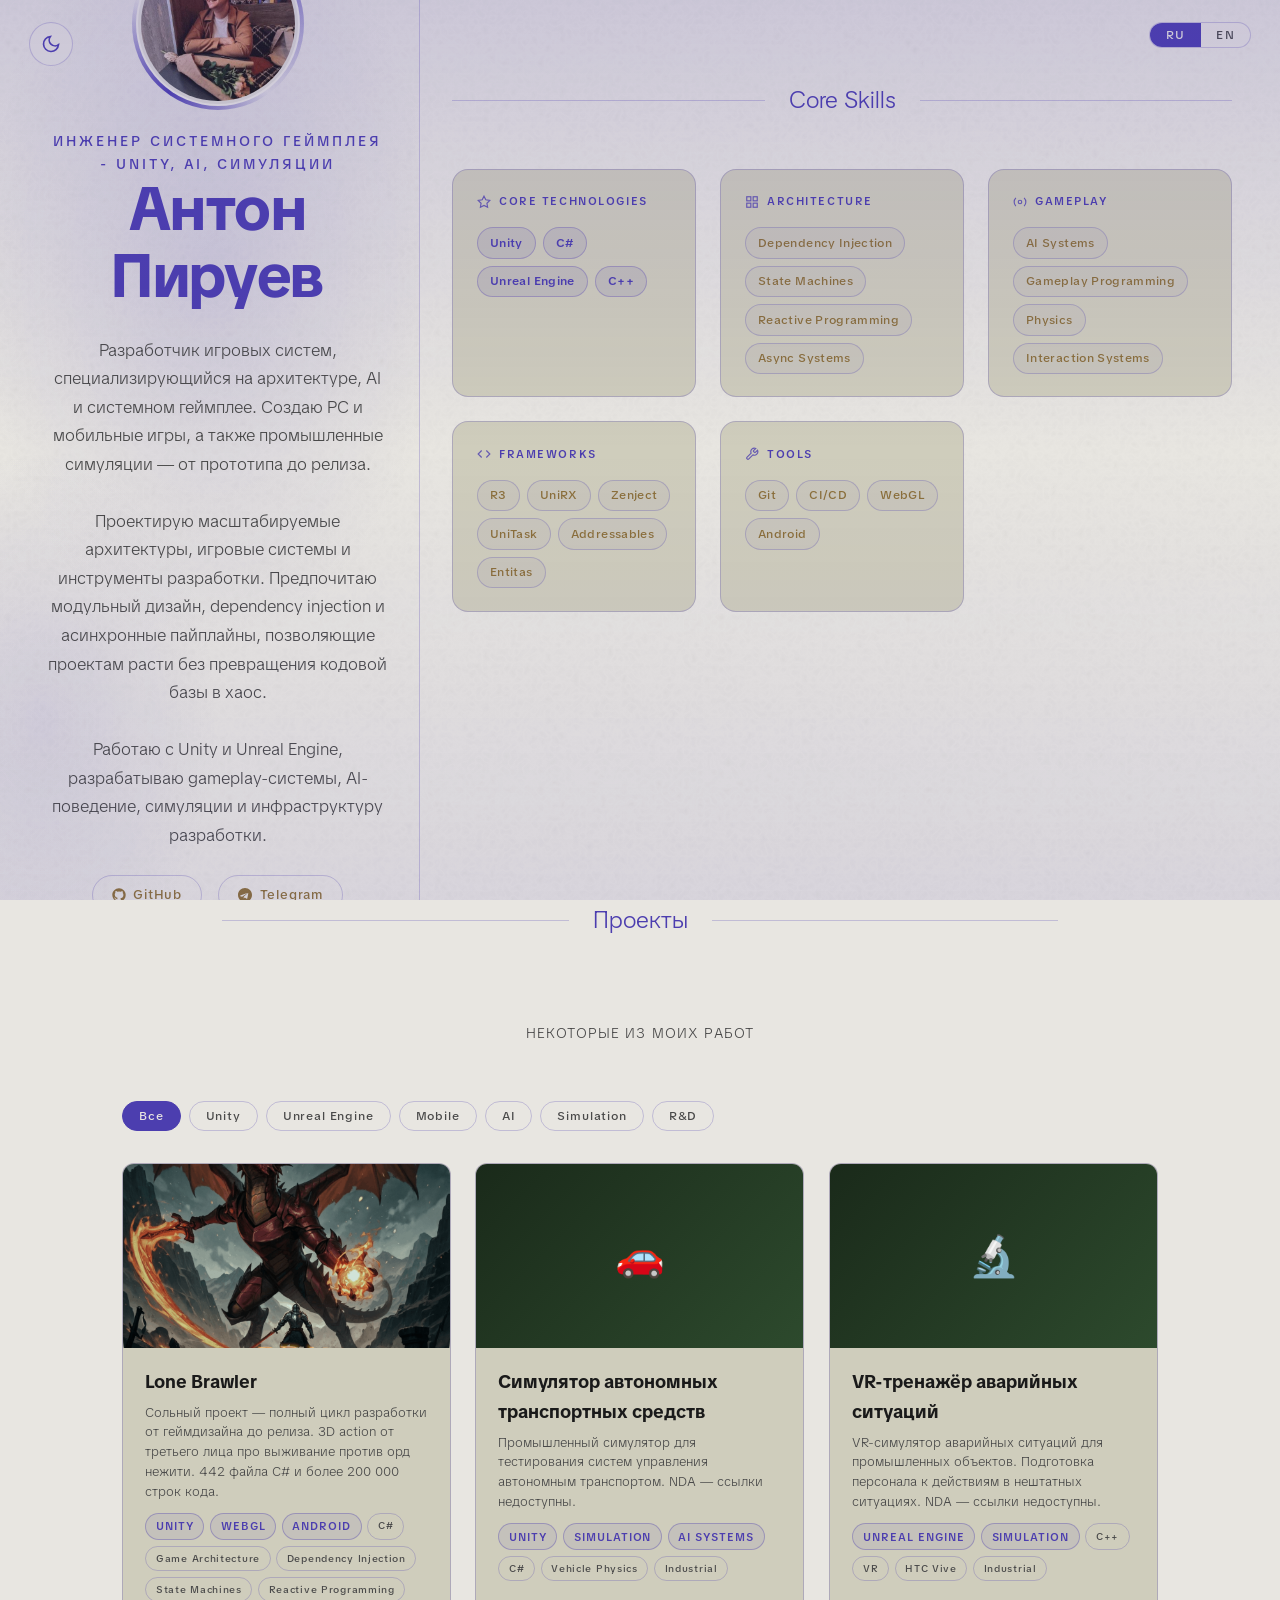
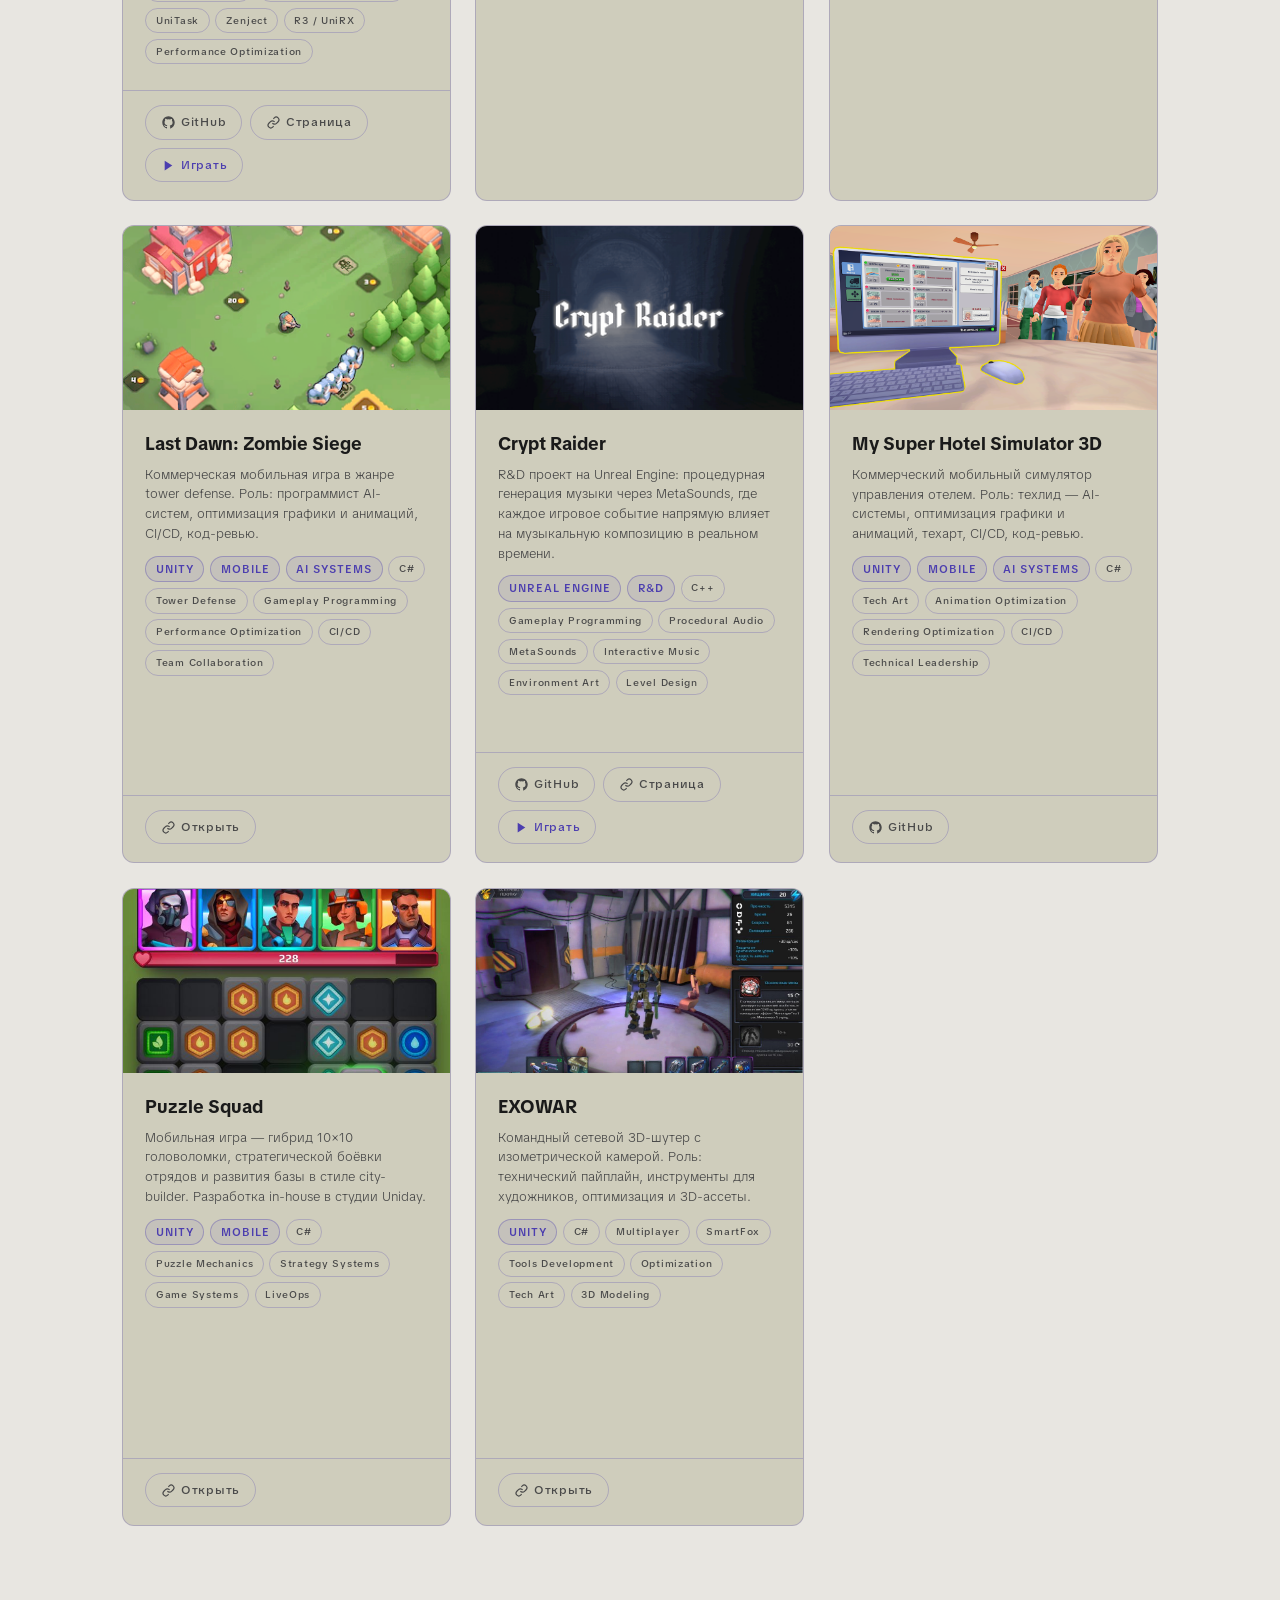
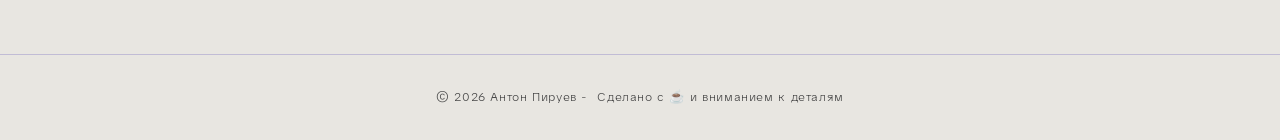
==== src/index.html @ 66f606b3 "updated visuals" ====
<!DOCTYPE html>
<html lang="ru">
<head>
  <meta charset="UTF-8" />
  <meta name="viewport" content="width=device-width, initial-scale=1.0" />
  <title>Портфолио</title>
  <!-- Font is loaded at runtime by config-loader.js from config.json -->

  <!-- Styles -->
  <link rel="stylesheet" href="css/variables.css" />
  <link rel="stylesheet" href="css/animations.css" />
  <link rel="stylesheet" href="css/layout.css" />
  <link rel="stylesheet" href="css/projects.css" />
  <link rel="stylesheet" href="css/skills.css" />
</head>
<body>

  <!-- ════════════════════════════════════════
       THEME SWITCHER
  ════════════════════════════════════════ -->
  <button class="theme-switcher" id="theme-toggle" aria-label="Toggle theme" onclick="toggleTheme()">
    <svg class="theme-icon sun" viewBox="0 0 24 24" fill="none" stroke="currentColor" stroke-width="2">
      <circle cx="12" cy="12" r="5"/>
      <path d="M12 1v2M12 21v2M4.22 4.22l1.42 1.42M18.36 18.36l1.42 1.42M1 12h2M21 12h2M4.22 19.78l1.42-1.42M18.36 5.64l1.42-1.42"/>
    </svg>
    <svg class="theme-icon moon" viewBox="0 0 24 24" fill="none" stroke="currentColor" stroke-width="2">
      <path d="M21 12.79A9 9 0 1 1 11.21 3 7 7 0 0 0 21 12.79z"/>
    </svg>
  </button>

  <!-- ════════════════════════════════════════
       LANG SWITCHER
  ════════════════════════════════════════ -->
  <div class="lang-switcher">
    <button class="lang-btn active" id="btn-ru" onclick="setLang('ru')">RU</button>
    <button class="lang-btn"        id="btn-en" onclick="setLang('en')">EN</button>
  </div>

  <!-- ════════════════════════════════════════
       INTRO SPLIT — hero (sticky left) + skills (right)
  ════════════════════════════════════════ -->
  <div class="intro-split">

    <!-- LEFT: sticky hero -->
    <aside class="intro-left">
      <div class="hero">

        <div class="avatar-wrap">
          <img class="avatar" src="" alt=""
               onerror="this.style.display='none'; this.nextElementSibling.style.display='flex';" />
          <div class="avatar-placeholder" style="display:none;">🧑‍💻</div>
        </div>

        <div>
          <p class="tagline t" id="tagline"></p>
          <h1><span id="first-name"></span> <span id="last-name"></span></h1>
        </div>

        <p class="bio t" id="bio"></p>

        <nav class="links" aria-label="Social links">
          <a class="link-pill" id="link-github" href="#" target="_blank" rel="noopener" aria-label="GitHub">
            <svg width="14" height="14" viewBox="0 0 24 24" fill="currentColor" aria-hidden="true">
              <path d="M12 .5C5.65.5.5 5.65.5 12c0 5.1 3.3 9.4 7.9 10.9.58.1.79-.25.79-.56v-2c-3.2.7-3.88-1.54-3.88-1.54-.52-1.34-1.28-1.7-1.28-1.7-1.05-.72.08-.7.08-.7 1.16.08 1.77 1.2 1.77 1.2 1.03 1.76 2.7 1.25 3.36.96.1-.75.4-1.25.73-1.54-2.55-.29-5.23-1.28-5.23-5.68 0-1.25.45-2.28 1.18-3.08-.12-.29-.51-1.46.11-3.04 0 0 .96-.31 3.15 1.18a10.9 10.9 0 0 1 5.74 0C17.3 5.37 18.26 5.68 18.26 5.68c.62 1.58.23 2.75.11 3.04.74.8 1.18 1.83 1.18 3.08 0 4.41-2.69 5.38-5.25 5.67.41.35.78 1.05.78 2.12v3.15c0 .31.21.67.8.56C20.2 21.4 23.5 17.1 23.5 12 23.5 5.65 18.35.5 12 .5z"/>
            </svg>
            GitHub
          </a>
          <a class="link-pill" id="link-telegram" href="#" target="_blank" rel="noopener" aria-label="Telegram">
            <svg width="14" height="14" viewBox="0 0 24 24" fill="currentColor" aria-hidden="true">
              <path d="M12 0C5.37 0 0 5.37 0 12s5.37 12 12 12 12-5.37 12-12S18.63 0 12 0zm5.89 8.26-2.04 9.6c-.15.67-.54.84-1.09.52l-3-2.21-1.45 1.4c-.16.16-.3.3-.61.3l.22-3.07 5.58-5.04c.24-.22-.05-.34-.38-.12L6.94 14.9l-2.96-.92c-.64-.2-.65-.64.14-.95l11.56-4.46c.53-.19 1 .13.81.89l.4.8z"/>
            </svg>
            Telegram
          </a>
          <a class="link-pill" id="link-email" href="#" aria-label="Email">
            <svg width="14" height="14" viewBox="0 0 24 24" fill="none" stroke="currentColor" stroke-width="2" aria-hidden="true">
              <rect x="2" y="4" width="20" height="16" rx="2"/>
              <path d="m2 7 10 7 10-7"/>
            </svg>
            Email
          </a>
          <a class="link-pill" id="link-linkedin" href="#" target="_blank" rel="noopener" aria-label="LinkedIn">
            <svg width="14" height="14" viewBox="0 0 24 24" fill="currentColor" aria-hidden="true">
              <path d="M16 8a6 6 0 0 1 6 6v7h-4v-7a2 2 0 0 0-2-2 2 2 0 0 0-2 2v7h-4v-7a6 6 0 0 1 6-6zM2 9h4v12H2z"/>
              <circle cx="4" cy="4" r="2"/>
            </svg>
            LinkedIn
          </a>
        </nav>

      </div>
    </aside>

    <!-- RIGHT: skills panel -->
    <div class="intro-right">
      <section class="skills-section" id="skills-section" aria-label="Core Skills" style="display:none">
        <div class="skills-inner">
          <div class="skills-header">
            <span class="skills-eyebrow" id="skills-title">Core Skills</span>
          </div>
          <div class="skills-grid" id="skills-grid"></div>
        </div>
      </section>
    </div>

  </div>

  <!-- ════════════════════════════════════════
       PROJECTS  (cards injected by config-loader.js)
  ════════════════════════════════════════ -->
  <div class="divider reveal" role="separator">
    <span class="divider-label t" id="projects-title">Проекты</span>
  </div>

  <section class="projects-section" aria-label="Projects">
    <div class="section-intro reveal">
      <p class="t" id="projects-sub">Некоторые из моих работ</p>
    </div>
    <div class="grid" id="projects-grid"></div>
  </section>

  <!-- ════════════════════════════════════════
       FOOTER
  ════════════════════════════════════════ -->
  <footer>
    <p class="t" id="footer-text"></p>
  </footer>

  <!--
    Script load order (matters):
      1. theme.js         - applies saved/system theme before paint (prevents flash)
      2. config-loader.js - fetches config.json, renders cards, patches i18n + links
      3. i18n.js          - translation strings
      4. lang.js          - language-switcher logic
      5. scroll.js        - intersection-observer reveal
  -->
  <script src="js/theme.js"></script>
  <script src="js/config-loader.js"></script>
  <script src="js/i18n.js"></script>
  <script src="js/lang.js"></script>
  <script src="js/scroll.js"></script>

  <!-- Fix black screen on browser Back: bfcache may restore the transition overlay as active -->
  <script>
    window.addEventListener('pageshow', function() {
      var ov = document.getElementById('page-transition');
      if (ov) ov.classList.remove('active');
    });
  </script>
</body>
</html>
---- src/css/variables.css ----
/* ============================================================
   variables.css - Design tokens & global reset
   NOTE: Accent colours are now set via config.json.
         The values below are fallbacks used before config loads.
   ============================================================ */

*, *::before, *::after {
  box-sizing: border-box;
  margin: 0;
  padding: 0;
}

/* ─── Fallback accent (overridden at runtime by config-loader.js) ─── */
:root {
  --accent-dark:  #847271;
  --accent-light: #a67c52;
}

/* ─── DARK THEME (default) ─── */
:root {
  --accent:  var(--accent-dark);

  --bg:      #0d0d0d;
  --surface: #161616;
  --card:    #1c1c1c;
  --accent2: #e8d5a3;
  --text:    #f0ece4;
  --muted:   #8a8070;
  --border:  var(--border-dark,          rgba(132, 114, 113, 0.18));
  --glow:    var(--glow-dark,            rgba(132, 114, 113, 0.12));

  --gradient-top:    var(--gradient-top-dark,  rgba(132, 114, 113, 0.15));
  --gradient-bottom: var(--gradient-bot-dark,  rgba(132, 114, 113, 0.08));
}

/* ─── LIGHT THEME ─── */
[data-theme="light"] {
  --accent:  var(--accent-light);

  --bg:      #e8e6e1;
  --surface: #d9d7d2;
  --card:    #cfcdbc;
  --accent2: #8b6f3a;
  --text:    #1a1a1a;
  --muted:   #4a4a4a;
  --border:  var(--border-light,         rgba(166, 124, 82, 0.25));
  --glow:    var(--glow-light,           rgba(166, 124, 82, 0.15));

  --gradient-top:    var(--gradient-top-light, rgba(166, 124, 82, 0.18));
  --gradient-bottom: var(--gradient-bot-light, rgba(166, 124, 82, 0.10));
}

html { scroll-behavior: smooth; }

body {
  background-color:       var(--bg);
  background-image:       var(--noise-svg); /* generated by config-loader.js */
  background-attachment:  fixed;
  color:        var(--text);
  font-family:  inherit;  /* set by config-loader.js */
  font-weight:  300;
  line-height:  1.7;
  overflow-x:   hidden;
}

/* Gradient overlay */
body::before {
  content: '';
  position: fixed;
  inset: 0;
  background: linear-gradient(
    to bottom,
    var(--gradient-top) 0%,
    transparent 50%,
    var(--gradient-bottom) 100%
  );
  pointer-events: none;
  z-index: 9999;
}

/* Noise texture — merged into body rule above */
---- src/css/animations.css ----
/* ============================================================
   animations.css - Keyframes, transitions, scroll reveal
   ============================================================ */

/* ── Keyframes ── */
@keyframes fadeUp {
  from {
    opacity: 0;
    transform: translateY(28px);
  }
  to {
    opacity: 1;
    transform: translateY(0);
  }
}

@keyframes spin {
  to {
    transform: rotate(360deg);
  }
}

/* ── Scroll reveal ── */
.reveal {
  opacity: 0;
  transform: translateY(24px);
  transition: opacity 0.7s ease, transform 0.7s ease;
}

.reveal.visible {
  opacity: 1;
  transform: none;
}

/* ── Language-switch fade ── */
.t {
  transition: opacity 0.18s ease;
}

.t.fading {
  opacity: 0;
}

/* ── Responsive ── */
@media (max-width: 600px) {
  .grid {
    grid-template-columns: 1fr;
  }

  .lang-switcher {
    top: 1rem;
    right: 1rem;
  }
}

/* ── Page entry fade-in (project detail page) ── */
@keyframes pageFadeIn {
  from { opacity: 0; transform: translateY(12px); }
  to   { opacity: 1; transform: none; }
}
.project-detail {
  animation: pageFadeIn 0.45s cubic-bezier(0.22, 1, 0.36, 1) both;
}
---- src/css/layout.css ----
/* ============================================================
   layout.css - Header, hero, avatar, divider, footer
   ============================================================ */

/* Font is injected at runtime by config-loader.js from config.json */

/* ── Theme switcher ── */
.theme-switcher {
  position: fixed;
  top: 1.4rem;
  left: 1.8rem;
  z-index: 1000;
  width: 44px;
  height: 44px;
  border-radius: 50%;
  border: 1px solid var(--border);
  background: rgba(13, 13, 13, 0.85);
  backdrop-filter: blur(14px);
  -webkit-backdrop-filter: blur(14px);
  cursor: pointer;
  display: flex;
  align-items: center;
  justify-content: center;
  transition: border-color 0.2s, transform 0.2s, background 0.2s;
}

[data-theme="light"] .theme-switcher {
  background: rgba(232, 230, 225, 0.85);
}

.theme-switcher:hover {
  border-color: var(--accent);
  transform: scale(1.05);
}

.theme-switcher:active {
  transform: scale(0.95);
}

.theme-icon {
  width: 20px;
  height: 20px;
  color: var(--accent);
  transition: opacity 0.3s, transform 0.3s;
}

.theme-icon.sun {
  position: absolute;
  opacity: 1;
  transform: rotate(0deg) scale(1);
}

.theme-icon.moon {
  position: absolute;
  opacity: 0;
  transform: rotate(90deg) scale(0);
}

[data-theme="light"] .theme-icon.sun {
  opacity: 0;
  transform: rotate(-90deg) scale(0);
}

[data-theme="light"] .theme-icon.moon {
  opacity: 1;
  transform: rotate(0deg) scale(1);
}

/* ── Language switcher ── */
.lang-switcher {
  position: fixed;
  top: 1.4rem;
  right: 1.8rem;
  z-index: 1000;
  display: flex;
  border: 1px solid var(--border);
  border-radius: 999px;
  overflow: hidden;
  background: rgba(13, 13, 13, 0.85);
  backdrop-filter: blur(14px);
  -webkit-backdrop-filter: blur(14px);
}

[data-theme="light"] .lang-switcher {
  background: rgba(232, 230, 225, 0.85);
}

.lang-btn {
  padding: 0.38rem 0.95rem;
  font-family: inherit;
  font-size: 0.72rem;
  font-weight: 500;
  letter-spacing: 0.13em;
  text-transform: uppercase;
  color: var(--muted);
  background: none;
  border: none;
  cursor: pointer;
  transition: color 0.2s, background 0.2s;
  line-height: 1;
}

.lang-btn.active {
  color: var(--bg);
  background: var(--accent);
}

.lang-btn:not(.active):hover {
  color: var(--accent2);
}

/* ── Intro split: sticky hero left + skills right ── */
.intro-split {
  display: grid;
  grid-template-columns: 420px 1fr;
  min-height: 100vh;
  position: relative;
  max-width: 1400px;
  margin: 0 auto;
}

.intro-left {
  position: sticky;
  top: 0;
  height: 100vh;
  overflow: hidden;
  display: flex;
  align-items: center;
  justify-content: center;
  padding: 5rem 2rem 4rem 3rem;
  /* Subtle right border */
  border-right: 1px solid var(--border);
}

/* Glow behind sticky panel */
.intro-left::after {
  content: '';
  position: absolute;
  inset: 0;
  background:
    radial-gradient(ellipse 80% 60% at 50% 30%, var(--glow) 0%, transparent 70%),
    radial-gradient(ellipse 70% 50% at 10% 80%, var(--gradient-bottom) 0%, transparent 60%);
  pointer-events: none;
  z-index: 0;
}

.intro-right {
  padding: 5rem 3rem 4rem 2rem;
  display: flex;
  align-items: flex-start;
}

.intro-right .skills-section {
  width: 100%;
  padding: 0;
}

.intro-right .skills-inner {
  max-width: 100%;
}

/* Hero card */
.hero {
  position: relative;
  z-index: 1;
  display: flex;
  flex-direction: column;
  align-items: center;
  gap: 1.6rem;
  text-align: center;
  animation: fadeUp 1.1s cubic-bezier(0.22, 1, 0.36, 1) both;
  width: 100%;
}

/* ── Avatar ── */
.avatar-wrap {
  position: relative;
  width: 160px;
  height: 160px;
  flex-shrink: 0;
}

.avatar-wrap::before {
  content: '';
  position: absolute;
  inset: -6px;
  border-radius: 50%;
  background: conic-gradient(
    var(--accent),
    transparent 40%,
    var(--accent) 60%,
    transparent 80%,
    var(--accent)
  );
  animation: spin 8s linear infinite;
}

.avatar-wrap::after {
  content: '';
  position: absolute;
  inset: -2px;
  border-radius: 50%;
  background: var(--bg);
}

.avatar {
  position: relative;
  z-index: 1;
  width: 100%;
  height: 100%;
  border-radius: 50%;
  object-fit: cover;
  border: 3px solid var(--surface);
}

.avatar-placeholder {
  position: relative;
  z-index: 1;
  width: 100%;
  height: 100%;
  border-radius: 50%;
  background: linear-gradient(135deg, color-mix(in srgb, var(--accent) 12%, var(--surface)) 0%, color-mix(in srgb, var(--accent) 22%, var(--surface)) 100%);
  display: flex;
  align-items: center;
  justify-content: center;
  font-size: 4rem;
  border: 3px solid var(--surface);
}

/* ── Typography ── */
h1 {
  font-family: inherit;
  font-size: clamp(2.4rem, 6vw, 3.8rem);
  font-weight: 700;
  letter-spacing: -0.01em;
  line-height: 1.1;
}

h1 span {
  color: var(--accent);
}

.tagline {
  font-size: 0.85rem;
  letter-spacing: 0.22em;
  text-transform: uppercase;
  color: var(--accent);
  font-weight: 500;
}

.bio {
  font-size: 1.05rem;
  color: var(--muted);
  max-width: 520px;
}

[data-theme="light"] .bio {
  color: var(--muted);
}

/* ── Social links ── */
.links {
  display: flex;
  gap: 1rem;
  flex-wrap: wrap;
  justify-content: center;
}

.link-pill {
  display: inline-flex;
  align-items: center;
  gap: 0.45rem;
  padding: 0.5rem 1.2rem;
  border: 1px solid var(--border);
  border-radius: 999px;
  font-size: 0.82rem;
  font-weight: 500;
  letter-spacing: 0.06em;
  color: var(--accent2);
  text-decoration: none;
  transition: background 0.25s, border-color 0.25s, transform 0.2s;
}

.link-pill:hover {
  background: var(--glow);
  border-color: var(--accent);
  transform: translateY(-2px);
}

/* ── Section divider ── */
.divider {
  width: 100%;
  max-width: 900px;
  margin: 0 auto;
  padding: 0 2rem;
  display: flex;
  align-items: center;
  gap: 1.5rem;
}

.divider::before,
.divider::after {
  content: '';
  flex: 1;
  height: 1px;
  background: var(--border);
}

.divider-label {
  font-family: inherit;
  font-size: 1.5rem;
  color: var(--accent);
  white-space: nowrap;
}

/* ── Footer ── */
footer {
  text-align: center;
  padding: 2rem;
  color: var(--muted);
  font-size: 0.78rem;
  letter-spacing: 0.05em;
  border-top: 1px solid var(--border);
}


/* ════════════════════════════════════════════════════════════
   MOBILE RESPONSIVE
   ════════════════════════════════════════════════════════════ */
@media (max-width: 900px) {
  /* Stack intro vertically on smaller screens */
  .intro-split {
    grid-template-columns: 1fr;
    min-height: auto;
  }

  .intro-left {
    position: static;
    height: auto;
    padding: 6rem 1.5rem 2.5rem;
    border-right: none;
    border-bottom: 1px solid var(--border);
  }

  .intro-right {
    padding: 2.5rem 1.5rem 3rem;
  }

  .intro-right .skills-section {
    padding: 0;
  }
}

@media (max-width: 768px) {
  /* ── Theme & Lang switchers ── */
  .theme-switcher {
    top: 1rem;
    left: 1rem;
    width: 40px;
    height: 40px;
  }
  
  .lang-switcher {
    top: 1rem;
    right: 1rem;
  }
  
  .lang-btn {
    padding: 0.3rem 0.7rem;
    font-size: 0.65rem;
  }
  
  /* ── Avatar ── */
  .avatar-wrap {
    width: 120px;
    height: 120px;
  }
  
  .avatar-placeholder {
    font-size: 3rem;
  }
  
  /* ── Typography ── */
  .tagline {
    font-size: 0.7rem;
    letter-spacing: 0.18em;
  }
  
  .bio {
    font-size: 0.95rem;
    line-height: 1.6;
  }
  
  /* ── Social links ── */
  .links {
    gap: 0.6rem;
    flex-wrap: wrap;
    justify-content: center;
  }
  
  .link-pill {
    padding: 0.4rem 0.9rem;
    font-size: 0.75rem;
  }
  
  /* ── Divider ── */
  .divider {
    padding: 0 1.2rem;
  }
  
  .divider-label {
    font-size: 1.2rem;
  }
  
  /* ── Projects section ── */
  .projects-section {
    padding: 3rem 1.2rem 5rem;
  }
  
  .section-intro {
    margin-bottom: 2rem;
  }
  
  .section-intro p {
    font-size: 0.8rem;
  }
  
  /* ── Project grid ── */
  .grid {
    grid-template-columns: 1fr;
    gap: 1.2rem;
  }
  
  /* ── Footer ── */
  footer {
    padding: 1.5rem 1rem;
    font-size: 0.7rem;
  }
}

/* ── Extra small devices ── */
@media (max-width: 400px) {
  .avatar-wrap {
    width: 100px;
    height: 100px;
  }
  
  .avatar-placeholder {
    font-size: 2.5rem;
  }
  
  h1 {
    font-size: 1.8rem;
  }
  
  .links {
    gap: 0.4rem;
  }
  
  .link-pill {
    padding: 0.35rem 0.7rem;
    font-size: 0.7rem;
  }
}

/* ── Touch devices: disable hover effects ── */
@media (hover: none) {
  .theme-switcher:active {
    transform: scale(0.95);
  }
  
  .link-pill:hover {
    transform: none;
  }
  
  .project-card:hover {
    transform: none;
    box-shadow: 0 10px 30px rgba(0, 0, 0, 0.3);
  }
  
  .project-card:hover .project-image-wrapper,
  .project-card:hover .project-thumb {
    transform: none;
  }
  
  .project-arrow {
    opacity: 1;
    transform: none;
  }
}
---- src/css/projects.css ----
/* ============================================================
   projects.css - Project grid & cards
   ============================================================ */

.projects-section {
  padding: 5rem 2rem 8rem;
  max-width: 1100px;
  margin: 0 auto;
}

.section-intro {
  text-align: center;
  margin-bottom: 3.5rem;
}

.section-intro p {
  color: var(--muted);
  font-size: 0.9rem;
  letter-spacing: 0.08em;
  text-transform: uppercase;
}

/* ── Grid ── */
.grid {
  display: grid;
  grid-template-columns: repeat(auto-fill, minmax(280px, 1fr));
  grid-auto-rows: 1fr;
  gap: 1.5rem;
  align-items: stretch;
}

/* ── Card ── */
.project-card {
  position: relative;
  border-radius: 12px;
  overflow: hidden;
  border: 1px solid var(--border);
  cursor: pointer;
  text-decoration: none;
  display: flex;
  flex-direction: column;   /* stack: image → info → buttons */
  height: 100%;             /* fill grid cell so all cards same height */
  background: var(--card);
  transition:
    transform 0.3s cubic-bezier(0.22, 1, 0.36, 1),
    box-shadow 0.3s,
    border-color 0.3s;
  will-change: transform, opacity;
  animation: fadeUp 0.7s cubic-bezier(0.22, 1, 0.36, 1) both;
}

.project-card:nth-child(1) { animation-delay: 0.05s; }
.project-card:nth-child(2) { animation-delay: 0.10s; }
.project-card:nth-child(3) { animation-delay: 0.15s; }
.project-card:nth-child(4) { animation-delay: 0.20s; }
.project-card:nth-child(5) { animation-delay: 0.25s; }
.project-card:nth-child(6) { animation-delay: 0.30s; }

.project-card:hover {
  transform: translateY(-6px) scale(1.01);
  box-shadow: 0 20px 50px rgba(0, 0, 0, 0.55), 0 0 0 1px var(--accent);
  border-color: var(--accent);
}

/* ── Thumbnail ── */
.project-thumb {
  width: 100%;
  height: 100%;
  display: flex;
  align-items: center;
  justify-content: center;
  font-size: 2.5rem;
  position: absolute;
  top: 0;
  left: 0;
}

/* ── Project Image Wrapper ── */
.project-image-wrapper {
  width: 100%;
  aspect-ratio: 16 / 9;
  overflow: hidden;
  position: relative;
  transition: transform 0.5s cubic-bezier(0.22, 1, 0.36, 1);
}

/* ── Project Image (new) ── */
.project-image {
  width: 100%;
  height: 100%;
  object-fit: cover;
  display: block;
}

.project-card:hover .project-image-wrapper {
  transform: scale(1.04);
}

/* Thumbnail colour variants (fallback if using .project-thumb with emoji) */
.c1 { background: linear-gradient(135deg, #1a2a1a, #2d4a2d); }
.c2 { background: linear-gradient(135deg, #1a1a2e, #2d2d50); }
.c3 { background: linear-gradient(135deg, #2e1a1a, #4a2020); }
.c4 { background: linear-gradient(135deg, #2e2a1a, #4a3d10); }
.c5 { background: linear-gradient(135deg, #1a2a2e, #1a3d4a); }
.c6 { background: linear-gradient(135deg, #2a1a2e, #3d1a4a); }

/* ── Card body ── */
.project-info {
  padding: 1.2rem 1.4rem 1.4rem;
  flex: 1;          /* push links-bar to bottom */
}

.project-info h3 {
  font-family: inherit;
  font-size: 1.1rem;
  font-weight: 700;
  color: var(--text);
  margin-bottom: 0.35rem;
}

.project-info p {
  font-size: 0.82rem;
  color: var(--muted);
  line-height: 1.5;
}

.project-tags {
  display: flex;
  flex-wrap: wrap;
  gap: 0.35rem;
  margin-top: 0.75rem;
}

.project-tag {
  display: inline-block;
  font-size: 0.68rem;
  letter-spacing: 0.07em;
  padding: 0.2rem 0.6rem;
  border-radius: 999px;
  font-weight: 500;
  border: 1px solid var(--border);
}

/* Main tags: bright accent, more visible */
.project-tag--main {
  color: var(--accent);
  border-color: color-mix(in srgb, var(--accent) 35%, transparent);
  background: color-mix(in srgb, var(--accent) 8%, transparent);
  font-weight: 600;
  text-transform: uppercase;
  letter-spacing: 0.09em;
}

/* Subtags: muted, secondary */
.project-tag--sub {
  color: var(--muted);
  border-color: var(--border);
  font-size: 0.63rem;
}

/* ── "Подробнее" badge ── */
.project-arrow {
  position: absolute;
  top: 0.85rem;
  right: 0.85rem;
  padding: 0.3rem 0.75rem;
  border-radius: 999px;
  background: var(--glow);
  border: 1px solid var(--accent);
  display: flex;
  align-items: center;
  gap: 0.3rem;
  font-size: 0.72rem;
  font-weight: 600;
  letter-spacing: 0.05em;
  white-space: nowrap;
  opacity: 0;
  transform: translateY(-4px) scale(0.92);
  transition: opacity 0.22s, transform 0.22s cubic-bezier(0.22, 1, 0.36, 1);
  color: var(--accent);
  backdrop-filter: blur(6px);
  -webkit-backdrop-filter: blur(6px);
  pointer-events: none;
}

.project-card:hover .project-arrow {
  opacity: 1;
  transform: translateY(0) scale(1);
}


/* ════════════════════════════════════════════════════════════
   MOBILE RESPONSIVE
   ════════════════════════════════════════════════════════════ */
@media (max-width: 768px) {
  .projects-section {
    padding: 3rem 1.2rem 5rem;
  }
  
  .grid {
    grid-template-columns: 1fr;
    gap: 1.2rem;
  }
  
  .project-card {
    border-radius: 10px;
  }
  
  .project-info {
    padding: 1rem 1.2rem 1.2rem;
  }
  
  .project-info h3 {
    font-size: 1rem;
  }
  
  .project-info p {
    font-size: 0.78rem;
  }
  
  .project-tag--main {
    font-size: 0.6rem;
    padding: 0.15rem 0.45rem;
  }

  .project-tag--sub {
    font-size: 0.58rem;
  }
  
  .project-arrow {
    top: 0.8rem;
    right: 0.8rem;
    width: 28px;
    height: 28px;
    font-size: 0.8rem;
  }
}

@media (max-width: 400px) {
  .project-info h3 {
    font-size: 0.95rem;
  }
  
  .project-info p {
    font-size: 0.75rem;
  }
  
  .project-tag--main,
  .project-tag--sub {
    font-size: 0.58rem;
  }
}



/* ════════════════════════════════════════════════════════════
   CARD PRESETS
   ════════════════════════════════════════════════════════════

   "no-links"   - display-only, no hover lift, not clickable
   "link"       - whole card is one <a> → any URL (↗ badge)
   "github"     - whole card is one <a> → GitHub (GitHub icon badge)
   "links-bar"  - card is a <div>; button strip at the bottom
   ════════════════════════════════════════════════════════════ */

/* ── no-links: still navigates to detail page, looks same as other cards ── */

/* ── arrow badge (duplicate rule removed — defined above) ── */

/* ── links-bar: button strip ── */
.project-link-footer {
  display:     flex;
  flex-wrap:   wrap;
  gap:         0.5rem;
  padding:     0.85rem 1.4rem 1.1rem;
  border-top:  1px solid var(--border);
  margin-top:  0.2rem;
}

.project-link-btn {
  display:         inline-flex;
  align-items:     center;
  gap:             0.4rem;
  padding:         0.4rem 0.95rem;
  border-radius:   999px;
  border:          1px solid var(--border);
  font-family:     inherit;
  font-size:       0.74rem;
  font-weight:     500;
  letter-spacing:  0.06em;
  text-decoration: none;
  color:           var(--muted);
  background:      transparent;
  cursor:          pointer;
  white-space:     nowrap;
  transition:      color .2s, border-color .2s, background .2s, transform .15s;
}
.project-link-btn:hover {
  color:        var(--text);
  border-color: var(--accent);
  background:   var(--glow);
  transform:    translateY(-1px);
}

/* Play button - accent-filled on hover */
.project-link-btn--play {
  color:        var(--accent);
}
.project-link-btn--play:hover {
  color:        var(--bg);
  background:   var(--accent);
  border-color: var(--accent);
}


/* ════════════════════════════════════════════════════════════
   CARD WRAP — collapses hidden cards out of grid flow
   ════════════════════════════════════════════════════════════ */
/* card-wrap removed — filter works directly on .project-card */

/* ════════════════════════════════════════════════════════════
   TAG FILTER BAR
   ════════════════════════════════════════════════════════════ */
.tag-filter-bar {
  display:     flex;
  flex-wrap:   wrap;
  gap:         0.5rem;
  margin-bottom: 2rem;
}

.filter-btn {
  padding:         0.38rem 1rem;
  border-radius:   999px;
  border:          1px solid var(--border);
  background:      transparent;
  color:           var(--muted);
  font-family:     inherit;
  font-size:       0.75rem;
  font-weight:     500;
  letter-spacing:  0.07em;
  cursor:          pointer;
  transition:      color .2s, border-color .2s, background .2s, transform .15s;
  white-space:     nowrap;
}
.filter-btn:hover {
  color:        var(--text);
  border-color: var(--accent);
  background:   var(--glow);
}
.filter-btn.active {
  color:        var(--bg);
  background:   var(--accent);
  border-color: var(--accent);
}

/* ════════════════════════════════════════════════════════════
   PAGE TRANSITION OVERLAY
   ════════════════════════════════════════════════════════════ */
.page-transition {
  position:       fixed;
  inset:          0;
  background:     var(--bg);
  z-index:        10000;
  pointer-events: none;
  opacity:        0;
  transition:     opacity 0.32s cubic-bezier(0.4, 0, 0.2, 1);
}
.page-transition.active {
  opacity:        1;
  pointer-events: all;
}
---- src/css/skills.css ----
/* ============================================================
   skills.css - Core Skills section
   ============================================================ */

/* ── Section wrapper (when inside intro-right the padding comes from parent) ── */
.skills-section {
  width: 100%;
  padding: 4rem 2rem 5rem;
}

/* When nested inside .intro-right, parent handles padding */
.intro-right .skills-section {
  padding: 0;
}

.skills-inner {
  max-width: 900px;
  margin: 0 auto;
}

/* ── Header ── */
.skills-header {
  display: flex;
  align-items: center;
  gap: 1.5rem;
  margin-bottom: 3rem;
}

.skills-header::before,
.skills-header::after {
  content: '';
  flex: 1;
  height: 1px;
  background: var(--border);
}

.skills-eyebrow {
  font-family: inherit;
  font-size: 1.5rem;
  color: var(--accent);
  white-space: nowrap;
}

/* ── Skills grid ── */
.skills-grid {
  display: grid;
  grid-template-columns: repeat(auto-fit, minmax(220px, 1fr));
  gap: 1.5rem;
}

/* ── Skill group card ── */
.skill-group {
  background: var(--card);
  border: 1px solid var(--border);
  border-radius: 16px;
  padding: 1.4rem 1.5rem;
  transition: border-color 0.25s, box-shadow 0.25s, transform 0.2s;
  position: relative;
  overflow: hidden;
}

.skill-group::before {
  content: '';
  position: absolute;
  inset: 0;
  background: radial-gradient(ellipse 80% 60% at 50% 0%, var(--glow) 0%, transparent 70%);
  pointer-events: none;
  opacity: 0;
  transition: opacity 0.3s;
}

.skill-group:hover {
  border-color: var(--accent);
  box-shadow: 0 8px 32px rgba(0, 0, 0, 0.25);
  transform: translateY(-2px);
}

.skill-group:hover::before {
  opacity: 1;
}

/* ── Group title ── */
.skill-group-title {
  display: flex;
  align-items: center;
  gap: 0.5rem;
  font-size: 0.7rem;
  font-weight: 600;
  letter-spacing: 0.14em;
  text-transform: uppercase;
  color: var(--accent);
  margin-bottom: 1rem;
}

.skill-group-title svg {
  flex-shrink: 0;
  stroke: var(--accent);
  opacity: 0.8;
}

/* ── Skill tags ── */
.skill-tags {
  display: flex;
  flex-wrap: wrap;
  gap: 0.45rem;
}

.skill-tag {
  display: inline-block;
  padding: 0.28rem 0.75rem;
  border: 1px solid var(--border);
  border-radius: 999px;
  font-size: 0.75rem;
  font-weight: 500;
  color: var(--accent2);
  letter-spacing: 0.03em;
  background: color-mix(in srgb, var(--accent) 4%, transparent);
  transition: background 0.2s, border-color 0.2s, color 0.2s;
}

.skill-group:hover .skill-tag {
  border-color: color-mix(in srgb, var(--accent) 30%, transparent);
}

/* ── Primary tags (Core technologies) — slightly more prominent ── */
.skill-tag--primary {
  background: color-mix(in srgb, var(--accent) 10%, transparent);
  border-color: color-mix(in srgb, var(--accent) 30%, transparent);
  color: var(--accent);
  font-weight: 600;
}

.skill-group:hover .skill-tag--primary {
  background: color-mix(in srgb, var(--accent) 16%, transparent);
  border-color: var(--accent);
}

/* ─── MOBILE ─── */
@media (max-width: 768px) {
  .skills-section {
    padding: 3rem 1.2rem 4rem;
  }

  .skills-grid {
    grid-template-columns: 1fr 1fr;
    gap: 1rem;
  }

  .skill-group {
    padding: 1.1rem 1.2rem;
  }

  .skills-eyebrow {
    font-size: 1.2rem;
  }
}

@media (max-width: 480px) {
  .skills-grid {
    grid-template-columns: 1fr;
  }
}
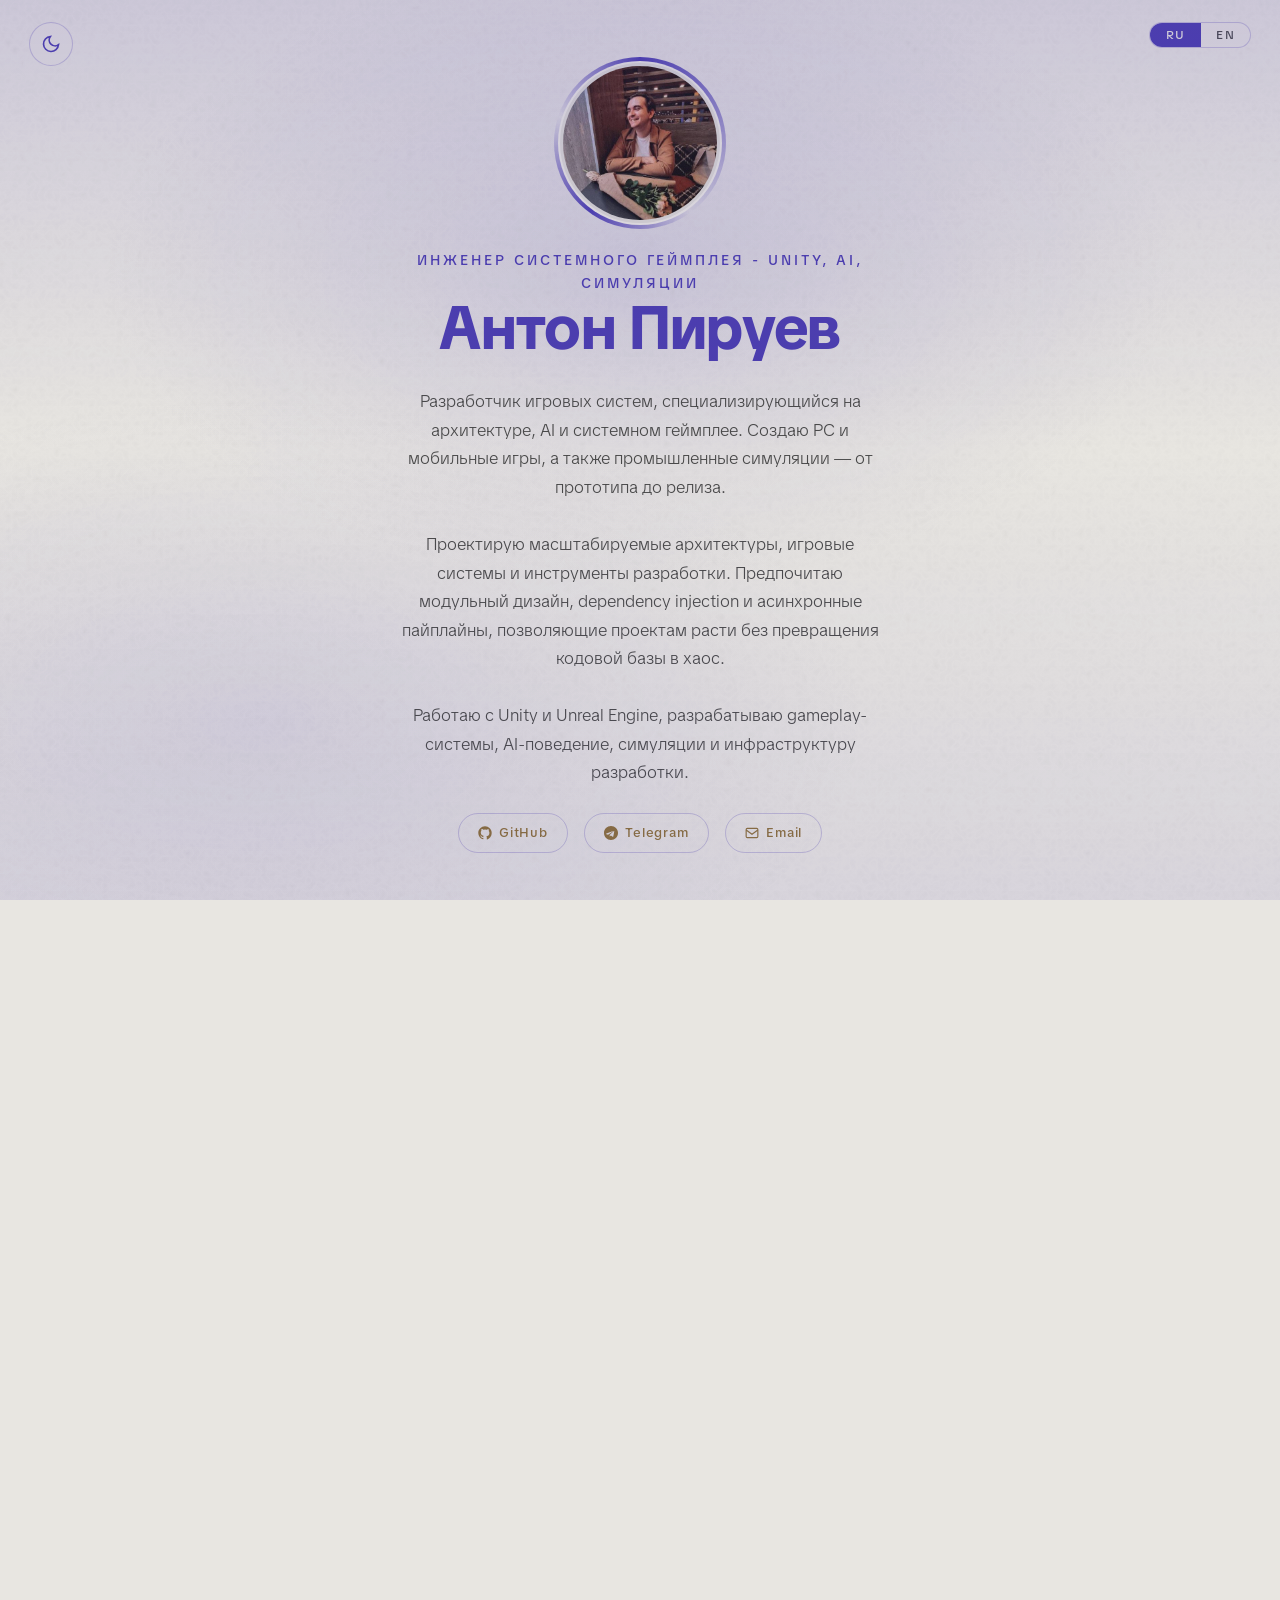
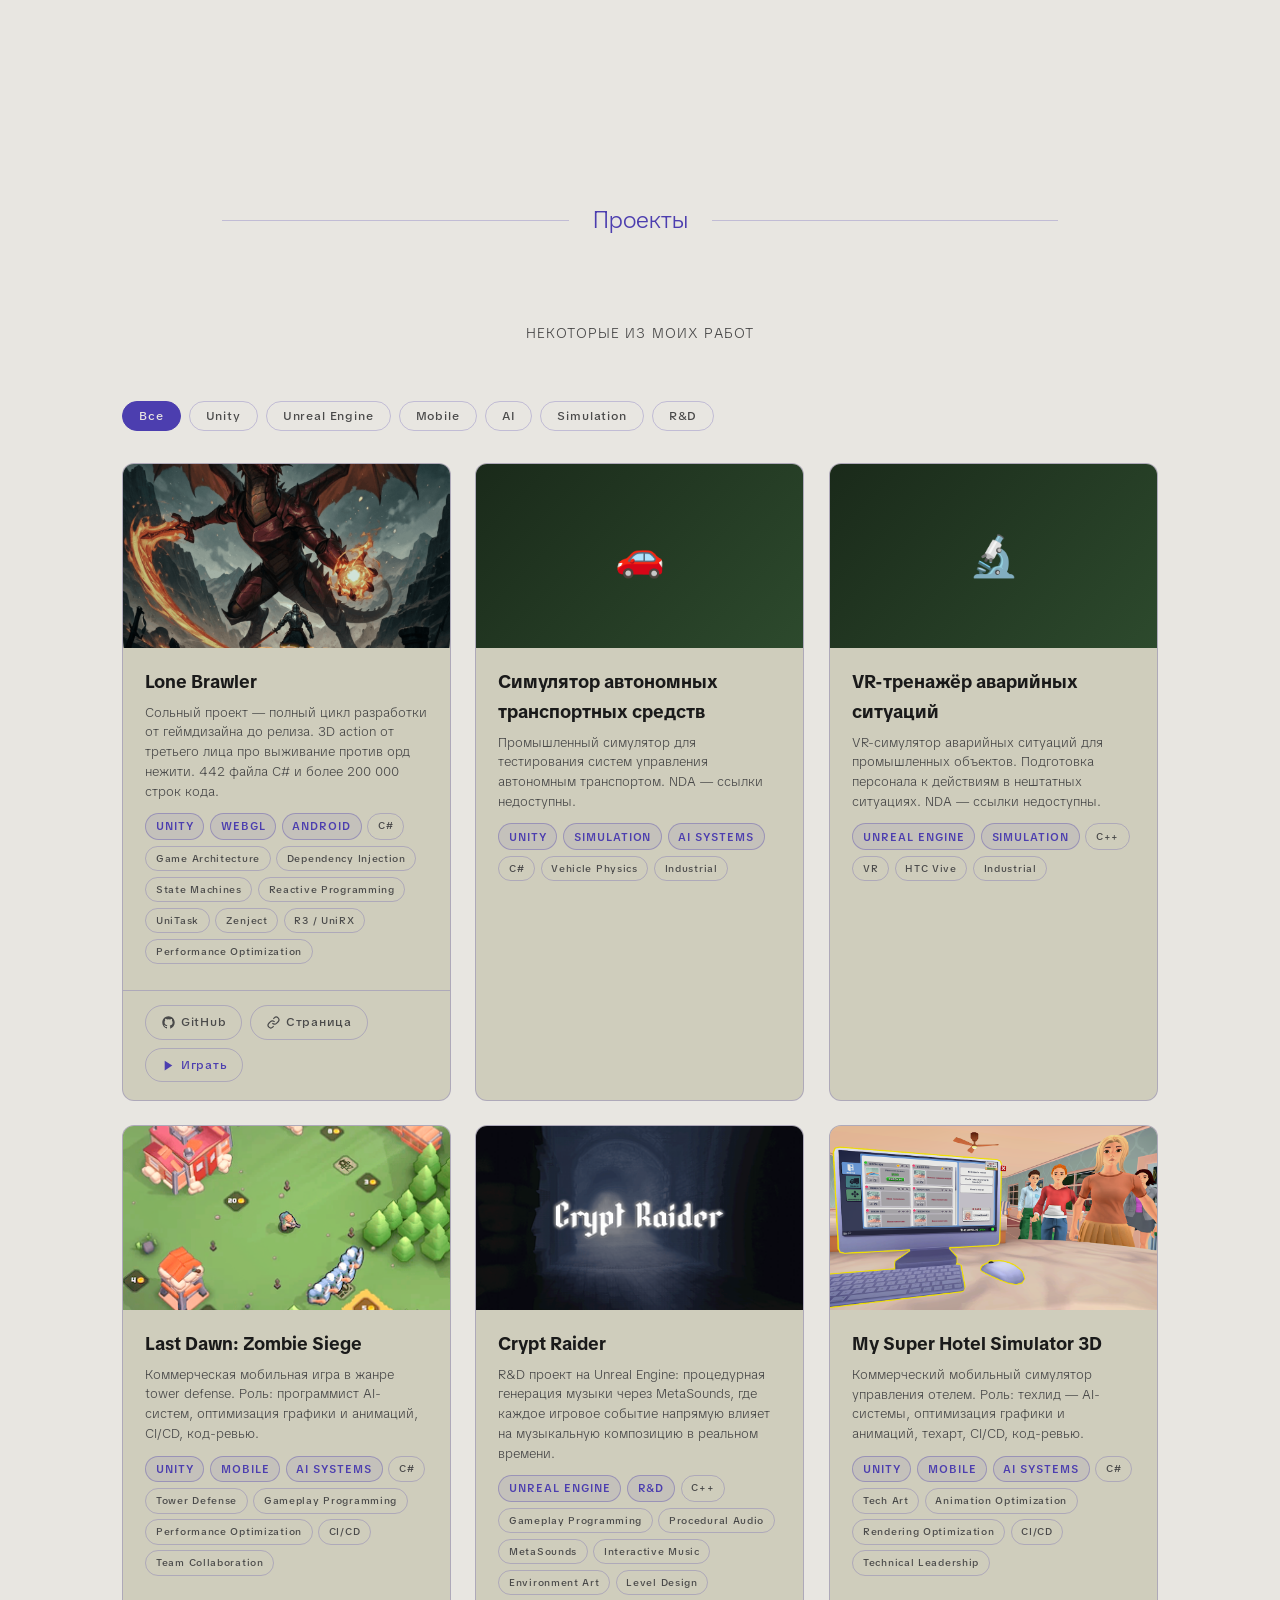
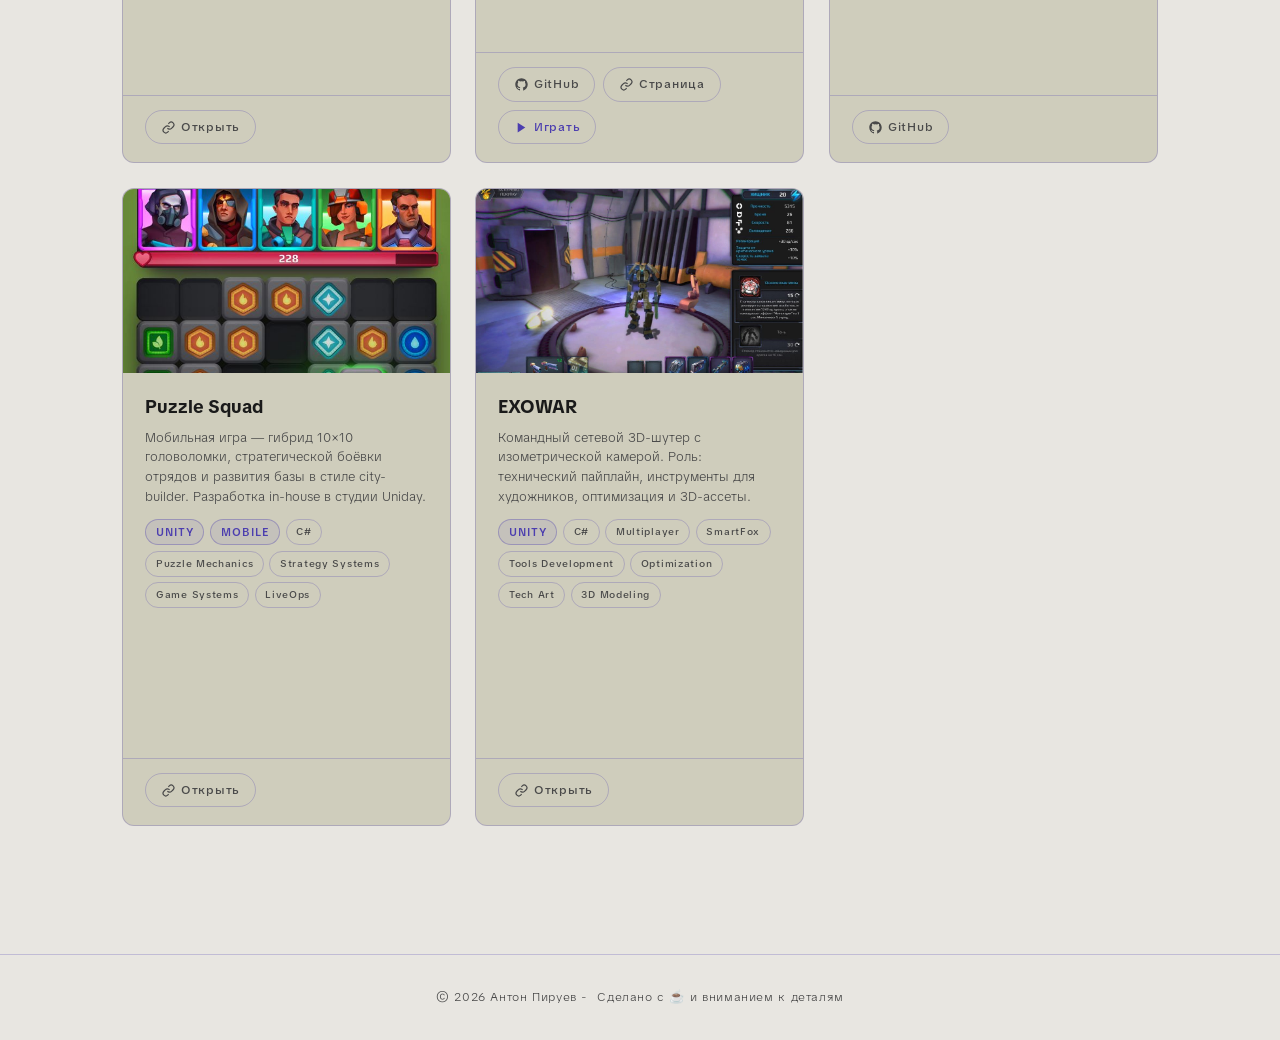
==== commit c4f683ed: "redesign animations" ====
--- a/src/index.html
+++ b/src/index.html
@@ -37,62 +37,17 @@
   </div>
 
   <!-- ════════════════════════════════════════
-       INTRO SPLIT — hero (sticky left) + skills (right)
+       INTRO SCENE — scroll-driven:
+       Phase 1 (top): hero centred full-screen
+       Phase 2 (scrolled): hero slides right, skills slide in from left
   ════════════════════════════════════════ -->
-  <div class="intro-split">
+  <div class="intro-scene" id="intro-scene">
 
-    <!-- LEFT: sticky hero -->
-    <aside class="intro-left">
-      <div class="hero">
+    <!-- sticky viewport that drives the animation -->
+    <div class="intro-sticky">
 
-        <div class="avatar-wrap">
-          <img class="avatar" src="" alt=""
-               onerror="this.style.display='none'; this.nextElementSibling.style.display='flex';" />
-          <div class="avatar-placeholder" style="display:none;">🧑‍💻</div>
-        </div>
-
-        <div>
-          <p class="tagline t" id="tagline"></p>
-          <h1><span id="first-name"></span> <span id="last-name"></span></h1>
-        </div>
-
-        <p class="bio t" id="bio"></p>
-
-        <nav class="links" aria-label="Social links">
-          <a class="link-pill" id="link-github" href="#" target="_blank" rel="noopener" aria-label="GitHub">
-            <svg width="14" height="14" viewBox="0 0 24 24" fill="currentColor" aria-hidden="true">
-              <path d="M12 .5C5.65.5.5 5.65.5 12c0 5.1 3.3 9.4 7.9 10.9.58.1.79-.25.79-.56v-2c-3.2.7-3.88-1.54-3.88-1.54-.52-1.34-1.28-1.7-1.28-1.7-1.05-.72.08-.7.08-.7 1.16.08 1.77 1.2 1.77 1.2 1.03 1.76 2.7 1.25 3.36.96.1-.75.4-1.25.73-1.54-2.55-.29-5.23-1.28-5.23-5.68 0-1.25.45-2.28 1.18-3.08-.12-.29-.51-1.46.11-3.04 0 0 .96-.31 3.15 1.18a10.9 10.9 0 0 1 5.74 0C17.3 5.37 18.26 5.68 18.26 5.68c.62 1.58.23 2.75.11 3.04.74.8 1.18 1.83 1.18 3.08 0 4.41-2.69 5.38-5.25 5.67.41.35.78 1.05.78 2.12v3.15c0 .31.21.67.8.56C20.2 21.4 23.5 17.1 23.5 12 23.5 5.65 18.35.5 12 .5z"/>
-            </svg>
-            GitHub
-          </a>
-          <a class="link-pill" id="link-telegram" href="#" target="_blank" rel="noopener" aria-label="Telegram">
-            <svg width="14" height="14" viewBox="0 0 24 24" fill="currentColor" aria-hidden="true">
-              <path d="M12 0C5.37 0 0 5.37 0 12s5.37 12 12 12 12-5.37 12-12S18.63 0 12 0zm5.89 8.26-2.04 9.6c-.15.67-.54.84-1.09.52l-3-2.21-1.45 1.4c-.16.16-.3.3-.61.3l.22-3.07 5.58-5.04c.24-.22-.05-.34-.38-.12L6.94 14.9l-2.96-.92c-.64-.2-.65-.64.14-.95l11.56-4.46c.53-.19 1 .13.81.89l.4.8z"/>
-            </svg>
-            Telegram
-          </a>
-          <a class="link-pill" id="link-email" href="#" aria-label="Email">
-            <svg width="14" height="14" viewBox="0 0 24 24" fill="none" stroke="currentColor" stroke-width="2" aria-hidden="true">
-              <rect x="2" y="4" width="20" height="16" rx="2"/>
-              <path d="m2 7 10 7 10-7"/>
-            </svg>
-            Email
-          </a>
-          <a class="link-pill" id="link-linkedin" href="#" target="_blank" rel="noopener" aria-label="LinkedIn">
-            <svg width="14" height="14" viewBox="0 0 24 24" fill="currentColor" aria-hidden="true">
-              <path d="M16 8a6 6 0 0 1 6 6v7h-4v-7a2 2 0 0 0-2-2 2 2 0 0 0-2 2v7h-4v-7a6 6 0 0 1 6-6zM2 9h4v12H2z"/>
-              <circle cx="4" cy="4" r="2"/>
-            </svg>
-            LinkedIn
-          </a>
-        </nav>
-
-      </div>
-    </aside>
-
-    <!-- RIGHT: skills panel -->
-    <div class="intro-right">
-      <section class="skills-section" id="skills-section" aria-label="Core Skills" style="display:none">
+      <!-- Skills panel — slides in from left -->
+      <section class="skills-panel" id="skills-section" aria-label="Core Skills" style="visibility:hidden">
         <div class="skills-inner">
           <div class="skills-header">
             <span class="skills-eyebrow" id="skills-title">Core Skills</span>
@@ -100,8 +55,57 @@
           <div class="skills-grid" id="skills-grid"></div>
         </div>
       </section>
+
+      <!-- Hero panel — starts centred, slides right -->
+      <div class="hero-panel">
+        <div class="hero">
+
+          <div class="avatar-wrap">
+            <img class="avatar" src="" alt=""
+                 onerror="this.style.display='none'; this.nextElementSibling.style.display='flex';" />
+            <div class="avatar-placeholder" style="display:none;">🧑‍💻</div>
+          </div>
+
+          <div>
+            <p class="tagline t" id="tagline"></p>
+            <h1><span id="first-name"></span> <span id="last-name"></span></h1>
+          </div>
+
+          <p class="bio t" id="bio"></p>
+
+          <nav class="links" aria-label="Social links">
+            <a class="link-pill" id="link-github" href="#" target="_blank" rel="noopener" aria-label="GitHub">
+              <svg width="14" height="14" viewBox="0 0 24 24" fill="currentColor" aria-hidden="true">
+                <path d="M12 .5C5.65.5.5 5.65.5 12c0 5.1 3.3 9.4 7.9 10.9.58.1.79-.25.79-.56v-2c-3.2.7-3.88-1.54-3.88-1.54-.52-1.34-1.28-1.7-1.28-1.7-1.05-.72.08-.7.08-.7 1.16.08 1.77 1.2 1.77 1.2 1.03 1.76 2.7 1.25 3.36.96.1-.75.4-1.25.73-1.54-2.55-.29-5.23-1.28-5.23-5.68 0-1.25.45-2.28 1.18-3.08-.12-.29-.51-1.46.11-3.04 0 0 .96-.31 3.15 1.18a10.9 10.9 0 0 1 5.74 0C17.3 5.37 18.26 5.68 18.26 5.68c.62 1.58.23 2.75.11 3.04.74.8 1.18 1.83 1.18 3.08 0 4.41-2.69 5.38-5.25 5.67.41.35.78 1.05.78 2.12v3.15c0 .31.21.67.8.56C20.2 21.4 23.5 17.1 23.5 12 23.5 5.65 18.35.5 12 .5z"/>
+              </svg>
+              GitHub
+            </a>
+            <a class="link-pill" id="link-telegram" href="#" target="_blank" rel="noopener" aria-label="Telegram">
+              <svg width="14" height="14" viewBox="0 0 24 24" fill="currentColor" aria-hidden="true">
+                <path d="M12 0C5.37 0 0 5.37 0 12s5.37 12 12 12 12-5.37 12-12S18.63 0 12 0zm5.89 8.26-2.04 9.6c-.15.67-.54.84-1.09.52l-3-2.21-1.45 1.4c-.16.16-.3.3-.61.3l.22-3.07 5.58-5.04c.24-.22-.05-.34-.38-.12L6.94 14.9l-2.96-.92c-.64-.2-.65-.64.14-.95l11.56-4.46c.53-.19 1 .13.81.89l.4.8z"/>
+              </svg>
+              Telegram
+            </a>
+            <a class="link-pill" id="link-email" href="#" aria-label="Email">
+              <svg width="14" height="14" viewBox="0 0 24 24" fill="none" stroke="currentColor" stroke-width="2" aria-hidden="true">
+                <rect x="2" y="4" width="20" height="16" rx="2"/>
+                <path d="m2 7 10 7 10-7"/>
+              </svg>
+              Email
+            </a>
+            <a class="link-pill" id="link-linkedin" href="#" target="_blank" rel="noopener" aria-label="LinkedIn">
+              <svg width="14" height="14" viewBox="0 0 24 24" fill="currentColor" aria-hidden="true">
+                <path d="M16 8a6 6 0 0 1 6 6v7h-4v-7a2 2 0 0 0-2-2 2 2 0 0 0-2 2v7h-4v-7a6 6 0 0 1 6-6zM2 9h4v12H2z"/>
+                <circle cx="4" cy="4" r="2"/>
+              </svg>
+              LinkedIn
+            </a>
+          </nav>
+
+        </div>
+      </div>
+
     </div>
-
   </div>
 
   <!-- ════════════════════════════════════════
@@ -139,6 +143,9 @@
   <script src="js/lang.js"></script>
   <script src="js/scroll.js"></script>
 
+  <!-- Intro scroll animation -->
+  <script src="js/intro-scroll.js"></script>
+
   <!-- Fix black screen on browser Back: bfcache may restore the transition overlay as active -->
   <script>
     window.addEventListener('pageshow', function() {
--- a/src/css/layout.css
+++ b/src/css/layout.css
@@ -109,60 +109,97 @@
   color: var(--accent2);
 }
 
-/* ── Intro split: sticky hero left + skills right ── */
-.intro-split {
-  display: grid;
-  grid-template-columns: 420px 1fr;
-  min-height: 100vh;
+/* ════════════════════════════════════════════════════════════
+   INTRO SCENE — scroll-driven animation
+   The scene is 200vh tall (phase 1: hero centred, phase 2: split).
+   .intro-sticky pins to viewport and JS drives the transform via
+   CSS custom properties --hero-x and --skills-x (0→1 progress).
+   ════════════════════════════════════════════════════════════ */
+
+.intro-scene {
+  /* 200vh: first 100vh = hero centred, next 100vh = transition to split */
+  height: 200vh;
   position: relative;
-  max-width: 1400px;
-  margin: 0 auto;
-}
-
-.intro-left {
+}
+
+.intro-sticky {
   position: sticky;
   top: 0;
   height: 100vh;
   overflow: hidden;
   display: flex;
-  align-items: center;
-  justify-content: center;
-  padding: 5rem 2rem 4rem 3rem;
-  /* Subtle right border */
-  border-right: 1px solid var(--border);
-}
-
-/* Glow behind sticky panel */
-.intro-left::after {
+  align-items: stretch;
+}
+
+/* Background glow */
+.intro-sticky::before {
   content: '';
   position: absolute;
   inset: 0;
   background:
-    radial-gradient(ellipse 80% 60% at 50% 30%, var(--glow) 0%, transparent 70%),
-    radial-gradient(ellipse 70% 50% at 10% 80%, var(--gradient-bottom) 0%, transparent 60%);
+    radial-gradient(ellipse 60% 50% at 50% 30%, var(--glow) 0%, transparent 70%),
+    radial-gradient(ellipse 80% 60% at 20% 80%, var(--gradient-bottom) 0%, transparent 60%);
   pointer-events: none;
   z-index: 0;
 }
 
-.intro-right {
-  padding: 5rem 3rem 4rem 2rem;
-  display: flex;
-  align-items: flex-start;
-}
-
-.intro-right .skills-section {
+/* ── Skills panel — occupies left half, slides in from left ── */
+.skills-panel {
+  position: absolute;
+  top: 0;
+  left: 0;
+  width: 50%;
+  height: 100%;
+  display: flex;
+  align-items: center;
+  padding: 5rem 2rem 4rem 3rem;
+  overflow-y: auto;
+  /* starts fully off-screen to the left */
+  transform: translateX(calc(-1 * var(--skills-x, 0) * 0px)) translateX(calc((1 - var(--skills-x, 0)) * -100%));
+  opacity: var(--skills-x, 0);
+  transition: none; /* driven by JS rAF, no CSS transition */
+  z-index: 1;
+  /* hide scrollbar */
+  scrollbar-width: none;
+}
+.skills-panel::-webkit-scrollbar { display: none; }
+
+.skills-panel .skills-inner {
   width: 100%;
-  padding: 0;
-}
-
-.intro-right .skills-inner {
   max-width: 100%;
+}
+
+/* ── Hero panel — starts centred, moves to right half ── */
+.hero-panel {
+  position: absolute;
+  top: 0;
+  /* left: moves from 25% (centred for 50%-wide card) → 50% */
+  left: calc(25% + var(--hero-x, 0) * 25%);
+  width: 50%;
+  height: 100%;
+  display: flex;
+  align-items: center;
+  justify-content: center;
+  padding: 5rem 2rem 4rem;
+  z-index: 2;
+  transition: none;
+}
+
+/* Divider line that appears between panels */
+.hero-panel::before {
+  content: '';
+  position: absolute;
+  left: 0;
+  top: 10%;
+  bottom: 10%;
+  width: 1px;
+  background: var(--border);
+  opacity: var(--hero-x, 0);
+  transition: none;
 }
 
 /* Hero card */
 .hero {
-  position: relative;
-  z-index: 1;
   display: flex;
   flex-direction: column;
   align-items: center;
@@ -170,6 +207,48 @@
   text-align: center;
   animation: fadeUp 1.1s cubic-bezier(0.22, 1, 0.36, 1) both;
   width: 100%;
+  max-width: 480px;
+}
+
+/* ── Mobile: no scroll animation, stack vertically ── */
+@media (max-width: 900px) {
+  .intro-scene {
+    height: auto;
+  }
+
+  .intro-sticky {
+    position: relative;
+    height: auto;
+    flex-direction: column;
+    overflow: visible;
+  }
+
+  .skills-panel {
+    position: relative;
+    width: 100%;
+    transform: none !important;
+    opacity: 1 !important;
+    padding: 2rem 1.5rem 3rem;
+    order: 2;
+    border-top: 1px solid var(--border);
+    overflow-y: visible;
+  }
+
+  .hero-panel {
+    position: relative;
+    width: 100%;
+    left: 0 !important;
+    padding: 6rem 1.5rem 2.5rem;
+    order: 1;
+  }
+
+  .hero-panel::before {
+    display: none;
+  }
+
+  .hero {
+    max-width: 600px;
+  }
 }
 
 /* ── Avatar ── */
@@ -327,29 +406,6 @@
 /* ════════════════════════════════════════════════════════════
    MOBILE RESPONSIVE
    ════════════════════════════════════════════════════════════ */
-@media (max-width: 900px) {
-  /* Stack intro vertically on smaller screens */
-  .intro-split {
-    grid-template-columns: 1fr;
-    min-height: auto;
-  }
-
-  .intro-left {
-    position: static;
-    height: auto;
-    padding: 6rem 1.5rem 2.5rem;
-    border-right: none;
-    border-bottom: 1px solid var(--border);
-  }
-
-  .intro-right {
-    padding: 2.5rem 1.5rem 3rem;
-  }
-
-  .intro-right .skills-section {
-    padding: 0;
-  }
-}
 
 @media (max-width: 768px) {
   /* ── Theme & Lang switchers ── */
--- a/src/css/skills.css
+++ b/src/css/skills.css
@@ -2,15 +2,19 @@
    skills.css - Core Skills section
    ============================================================ */
 
-/* ── Section wrapper (when inside intro-right the padding comes from parent) ── */
+/* ── Section wrapper (standalone fallback) ── */
 .skills-section {
   width: 100%;
   padding: 4rem 2rem 5rem;
 }
 
-/* When nested inside .intro-right, parent handles padding */
-.intro-right .skills-section {
+/* When inside .skills-panel the panel handles layout */
+.skills-panel .skills-section,
+.skills-panel .skills-inner {
   padding: 0;
+  max-width: 100%;
+  margin: 0;
+  width: 100%;
 }
 
 .skills-inner {
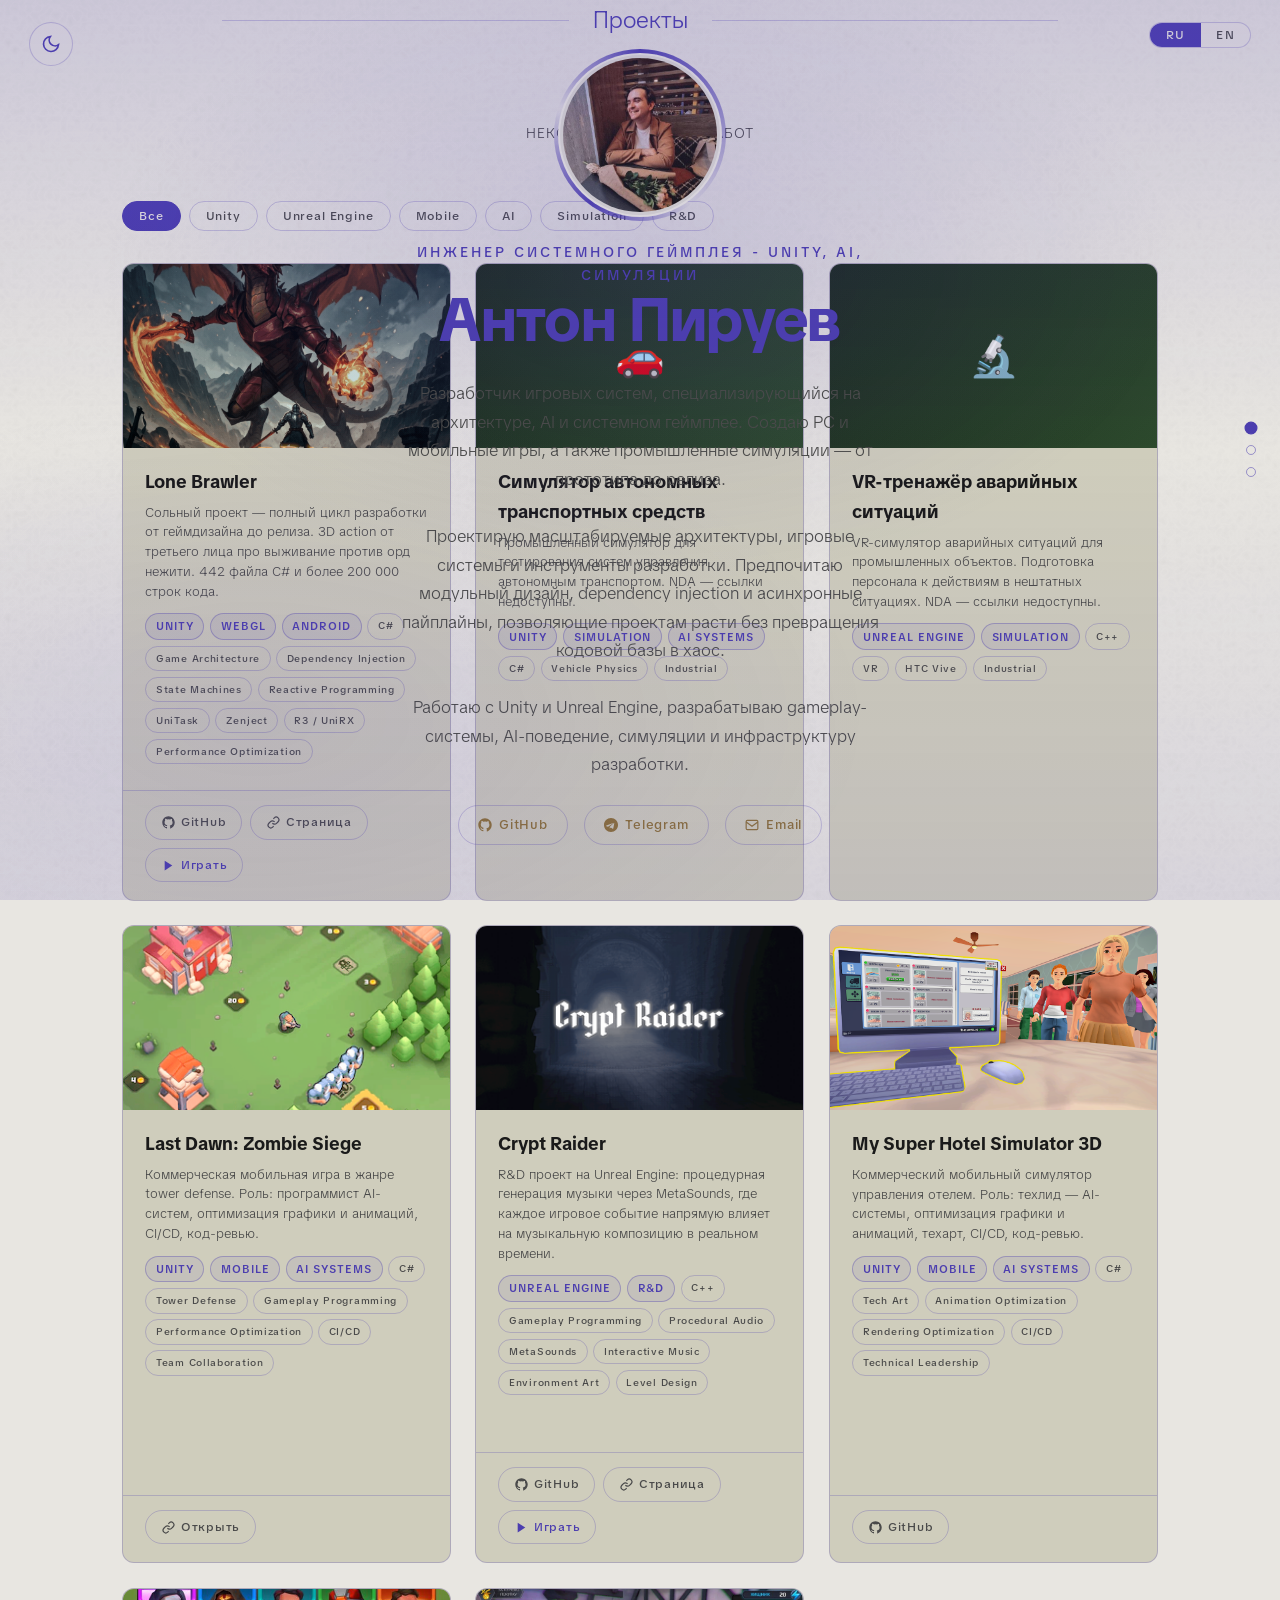
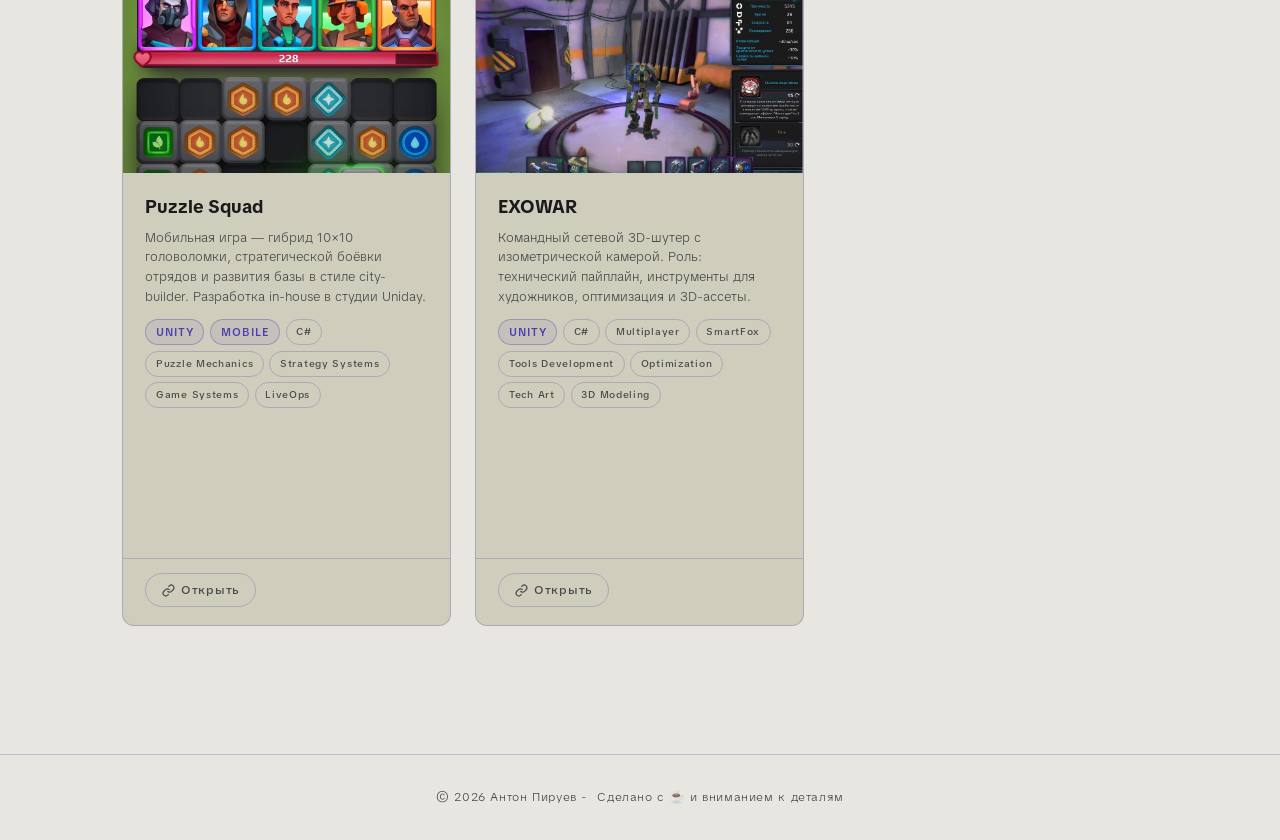
==== commit 506d193c: "added fliuidity and sectors" ====
--- a/src/index.html
+++ b/src/index.html
@@ -37,76 +37,117 @@
   </div>
 
   <!-- ════════════════════════════════════════
-       INTRO SCENE — scroll-driven:
-       Phase 1 (top): hero centred full-screen
-       Phase 2 (scrolled): hero slides right, skills slide in from left
-  ════════════════════════════════════════ -->
-  <div class="intro-scene" id="intro-scene">
-
-    <!-- sticky viewport that drives the animation -->
-    <div class="intro-sticky">
-
-      <!-- Skills panel — slides in from left -->
-      <section class="skills-panel" id="skills-section" aria-label="Core Skills" style="visibility:hidden">
-        <div class="skills-inner">
-          <div class="skills-header">
-            <span class="skills-eyebrow" id="skills-title">Core Skills</span>
+       SECTION NAV DOTS (fixed right side)
+  ════════════════════════════════════════ -->
+  <nav class="section-nav" id="section-nav" aria-label="Section navigation">
+    <button class="section-nav__dot is-active" data-target="snap-hero" aria-label="Profile">
+      <svg viewBox="0 0 24 24" fill="currentColor"><circle cx="12" cy="8" r="4"/><path d="M4 20c0-4 3.6-7 8-7s8 3 8 7"/></svg>
+    </button>
+    <button class="section-nav__dot" data-target="snap-split" aria-label="Skills">
+      <svg viewBox="0 0 24 24" fill="none" stroke="currentColor" stroke-width="2"><rect x="3" y="3" width="7" height="7"/><rect x="14" y="3" width="7" height="7"/><rect x="14" y="14" width="7" height="7"/><rect x="3" y="14" width="7" height="7"/></svg>
+    </button>
+    <button class="section-nav__dot" data-target="section-projects" aria-label="Projects">
+      <svg viewBox="0 0 24 24" fill="none" stroke="currentColor" stroke-width="2"><rect x="2" y="3" width="6" height="6" rx="1"/><rect x="9" y="3" width="6" height="6" rx="1"/><rect x="16" y="3" width="6" height="6" rx="1"/><rect x="2" y="12" width="6" height="6" rx="1"/><rect x="9" y="12" width="6" height="6" rx="1"/></svg>
+    </button>
+  </nav>
+
+  <!-- ════════════════════════════════════════
+       SNAP CONTAINER — sections 1 & 2
+  ════════════════════════════════════════ -->
+  <div class="snap-container" id="snap-container">
+
+    <!-- SECTION 1: Hero centred -->
+    <section class="snap-section" id="snap-hero">
+
+      <div class="hero">
+        <div class="avatar-wrap">
+          <img class="avatar" src="" alt=""
+               onerror="this.style.display='none'; this.nextElementSibling.style.display='flex';" />
+          <div class="avatar-placeholder" style="display:none;">🧑‍💻</div>
+        </div>
+        <div>
+          <p class="tagline t" id="tagline"></p>
+          <h1><span id="first-name"></span> <span id="last-name"></span></h1>
+        </div>
+        <p class="bio t" id="bio"></p>
+        <nav class="links" aria-label="Social links">
+          <a class="link-pill" id="link-github" href="#" target="_blank" rel="noopener" aria-label="GitHub">
+            <svg width="14" height="14" viewBox="0 0 24 24" fill="currentColor" aria-hidden="true"><path d="M12 .5C5.65.5.5 5.65.5 12c0 5.1 3.3 9.4 7.9 10.9.58.1.79-.25.79-.56v-2c-3.2.7-3.88-1.54-3.88-1.54-.52-1.34-1.28-1.7-1.28-1.7-1.05-.72.08-.7.08-.7 1.16.08 1.77 1.2 1.77 1.2 1.03 1.76 2.7 1.25 3.36.96.1-.75.4-1.25.73-1.54-2.55-.29-5.23-1.28-5.23-5.68 0-1.25.45-2.28 1.18-3.08-.12-.29-.51-1.46.11-3.04 0 0 .96-.31 3.15 1.18a10.9 10.9 0 0 1 5.74 0C17.3 5.37 18.26 5.68 18.26 5.68c.62 1.58.23 2.75.11 3.04.74.8 1.18 1.83 1.18 3.08 0 4.41-2.69 5.38-5.25 5.67.41.35.78 1.05.78 2.12v3.15c0 .31.21.67.8.56C20.2 21.4 23.5 17.1 23.5 12 23.5 5.65 18.35.5 12 .5z"/></svg>
+            GitHub
+          </a>
+          <a class="link-pill" id="link-telegram" href="#" target="_blank" rel="noopener" aria-label="Telegram">
+            <svg width="14" height="14" viewBox="0 0 24 24" fill="currentColor" aria-hidden="true"><path d="M12 0C5.37 0 0 5.37 0 12s5.37 12 12 12 12-5.37 12-12S18.63 0 12 0zm5.89 8.26-2.04 9.6c-.15.67-.54.84-1.09.52l-3-2.21-1.45 1.4c-.16.16-.3.3-.61.3l.22-3.07 5.58-5.04c.24-.22-.05-.34-.38-.12L6.94 14.9l-2.96-.92c-.64-.2-.65-.64.14-.95l11.56-4.46c.53-.19 1 .13.81.89l.4.8z"/></svg>
+            Telegram
+          </a>
+          <a class="link-pill" id="link-email" href="#" aria-label="Email">
+            <svg width="14" height="14" viewBox="0 0 24 24" fill="none" stroke="currentColor" stroke-width="2" aria-hidden="true"><rect x="2" y="4" width="20" height="16" rx="2"/><path d="m2 7 10 7 10-7"/></svg>
+            Email
+          </a>
+          <a class="link-pill" id="link-linkedin" href="#" target="_blank" rel="noopener" aria-label="LinkedIn">
+            <svg width="14" height="14" viewBox="0 0 24 24" fill="currentColor" aria-hidden="true"><path d="M16 8a6 6 0 0 1 6 6v7h-4v-7a2 2 0 0 0-2-2 2 2 0 0 0-2 2v7h-4v-7a6 6 0 0 1 6-6zM2 9h4v12H2z"/><circle cx="4" cy="4" r="2"/></svg>
+            LinkedIn
+          </a>
+        </nav>
+      </div>
+
+    </section>
+
+    <!-- SECTION 2: Skills left + Hero right -->
+    <section class="snap-section" id="snap-split">
+
+      <!-- Left: skills -->
+      <div class="split-skills">
+        <div class="skills-section" id="skills-section" aria-label="Core Skills" style="visibility:hidden">
+          <div class="skills-inner">
+            <div class="skills-header">
+              <span class="skills-eyebrow" id="skills-title">Core Skills</span>
+            </div>
+            <div class="skills-grid" id="skills-grid"></div>
           </div>
-          <div class="skills-grid" id="skills-grid"></div>
-        </div>
-      </section>
-
-      <!-- Hero panel — starts centred, slides right -->
-      <div class="hero-panel">
-        <div class="hero">
-
-          <div class="avatar-wrap">
-            <img class="avatar" src="" alt=""
+        </div>
+      </div>
+
+      <!-- Right: hero (compact) -->
+      <div class="split-hero">
+        <div class="hero hero--compact">
+          <div class="avatar-wrap avatar-wrap--sm">
+            <img class="avatar" src="" alt="" id="avatar-split"
                  onerror="this.style.display='none'; this.nextElementSibling.style.display='flex';" />
             <div class="avatar-placeholder" style="display:none;">🧑‍💻</div>
           </div>
-
           <div>
-            <p class="tagline t" id="tagline"></p>
-            <h1><span id="first-name"></span> <span id="last-name"></span></h1>
+            <p class="tagline t" id="tagline-split"></p>
+            <h1 class="h1--sm"><span id="first-name-split"></span> <span id="last-name-split"></span></h1>
           </div>
-
-          <p class="bio t" id="bio"></p>
-
           <nav class="links" aria-label="Social links">
-            <a class="link-pill" id="link-github" href="#" target="_blank" rel="noopener" aria-label="GitHub">
-              <svg width="14" height="14" viewBox="0 0 24 24" fill="currentColor" aria-hidden="true">
-                <path d="M12 .5C5.65.5.5 5.65.5 12c0 5.1 3.3 9.4 7.9 10.9.58.1.79-.25.79-.56v-2c-3.2.7-3.88-1.54-3.88-1.54-.52-1.34-1.28-1.7-1.28-1.7-1.05-.72.08-.7.08-.7 1.16.08 1.77 1.2 1.77 1.2 1.03 1.76 2.7 1.25 3.36.96.1-.75.4-1.25.73-1.54-2.55-.29-5.23-1.28-5.23-5.68 0-1.25.45-2.28 1.18-3.08-.12-.29-.51-1.46.11-3.04 0 0 .96-.31 3.15 1.18a10.9 10.9 0 0 1 5.74 0C17.3 5.37 18.26 5.68 18.26 5.68c.62 1.58.23 2.75.11 3.04.74.8 1.18 1.83 1.18 3.08 0 4.41-2.69 5.38-5.25 5.67.41.35.78 1.05.78 2.12v3.15c0 .31.21.67.8.56C20.2 21.4 23.5 17.1 23.5 12 23.5 5.65 18.35.5 12 .5z"/>
-              </svg>
+            <a class="link-pill" id="link-github-split" href="#" target="_blank" rel="noopener" aria-label="GitHub">
+              <svg width="14" height="14" viewBox="0 0 24 24" fill="currentColor" aria-hidden="true"><path d="M12 .5C5.65.5.5 5.65.5 12c0 5.1 3.3 9.4 7.9 10.9.58.1.79-.25.79-.56v-2c-3.2.7-3.88-1.54-3.88-1.54-.52-1.34-1.28-1.7-1.28-1.7-1.05-.72.08-.7.08-.7 1.16.08 1.77 1.2 1.77 1.2 1.03 1.76 2.7 1.25 3.36.96.1-.75.4-1.25.73-1.54-2.55-.29-5.23-1.28-5.23-5.68 0-1.25.45-2.28 1.18-3.08-.12-.29-.51-1.46.11-3.04 0 0 .96-.31 3.15 1.18a10.9 10.9 0 0 1 5.74 0C17.3 5.37 18.26 5.68 18.26 5.68c.62 1.58.23 2.75.11 3.04.74.8 1.18 1.83 1.18 3.08 0 4.41-2.69 5.38-5.25 5.67.41.35.78 1.05.78 2.12v3.15c0 .31.21.67.8.56C20.2 21.4 23.5 17.1 23.5 12 23.5 5.65 18.35.5 12 .5z"/></svg>
               GitHub
             </a>
-            <a class="link-pill" id="link-telegram" href="#" target="_blank" rel="noopener" aria-label="Telegram">
-              <svg width="14" height="14" viewBox="0 0 24 24" fill="currentColor" aria-hidden="true">
-                <path d="M12 0C5.37 0 0 5.37 0 12s5.37 12 12 12 12-5.37 12-12S18.63 0 12 0zm5.89 8.26-2.04 9.6c-.15.67-.54.84-1.09.52l-3-2.21-1.45 1.4c-.16.16-.3.3-.61.3l.22-3.07 5.58-5.04c.24-.22-.05-.34-.38-.12L6.94 14.9l-2.96-.92c-.64-.2-.65-.64.14-.95l11.56-4.46c.53-.19 1 .13.81.89l.4.8z"/>
-              </svg>
+            <a class="link-pill" id="link-telegram-split" href="#" target="_blank" rel="noopener" aria-label="Telegram">
+              <svg width="14" height="14" viewBox="0 0 24 24" fill="currentColor" aria-hidden="true"><path d="M12 0C5.37 0 0 5.37 0 12s5.37 12 12 12 12-5.37 12-12S18.63 0 12 0zm5.89 8.26-2.04 9.6c-.15.67-.54.84-1.09.52l-3-2.21-1.45 1.4c-.16.16-.3.3-.61.3l.22-3.07 5.58-5.04c.24-.22-.05-.34-.38-.12L6.94 14.9l-2.96-.92c-.64-.2-.65-.64.14-.95l11.56-4.46c.53-.19 1 .13.81.89l.4.8z"/></svg>
               Telegram
             </a>
-            <a class="link-pill" id="link-email" href="#" aria-label="Email">
-              <svg width="14" height="14" viewBox="0 0 24 24" fill="none" stroke="currentColor" stroke-width="2" aria-hidden="true">
-                <rect x="2" y="4" width="20" height="16" rx="2"/>
-                <path d="m2 7 10 7 10-7"/>
-              </svg>
+            <a class="link-pill" id="link-email-split" href="#" aria-label="Email">
+              <svg width="14" height="14" viewBox="0 0 24 24" fill="none" stroke="currentColor" stroke-width="2" aria-hidden="true"><rect x="2" y="4" width="20" height="16" rx="2"/><path d="m2 7 10 7 10-7"/></svg>
               Email
             </a>
-            <a class="link-pill" id="link-linkedin" href="#" target="_blank" rel="noopener" aria-label="LinkedIn">
-              <svg width="14" height="14" viewBox="0 0 24 24" fill="currentColor" aria-hidden="true">
-                <path d="M16 8a6 6 0 0 1 6 6v7h-4v-7a2 2 0 0 0-2-2 2 2 0 0 0-2 2v7h-4v-7a6 6 0 0 1 6-6zM2 9h4v12H2z"/>
-                <circle cx="4" cy="4" r="2"/>
-              </svg>
+            <a class="link-pill" id="link-linkedin-split" href="#" target="_blank" rel="noopener" aria-label="LinkedIn">
+              <svg width="14" height="14" viewBox="0 0 24 24" fill="currentColor" aria-hidden="true"><path d="M16 8a6 6 0 0 1 6 6v7h-4v-7a2 2 0 0 0-2-2 2 2 0 0 0-2 2v7h-4v-7a6 6 0 0 1 6-6zM2 9h4v12H2z"/><circle cx="4" cy="4" r="2"/></svg>
               LinkedIn
             </a>
           </nav>
-
         </div>
       </div>
 
-    </div>
-  </div>
+    </section>
+
+  </div><!-- /snap-container -->
+
+  <!-- ════════════════════════════════════════
+       SECTION 3: PROJECTS (outside snap, normal scroll)
+  ════════════════════════════════════════ -->
+  <div id="section-projects">
 
   <!-- ════════════════════════════════════════
        PROJECTS  (cards injected by config-loader.js)
@@ -128,6 +169,8 @@
   <footer>
     <p class="t" id="footer-text"></p>
   </footer>
+
+  </div><!-- /section-projects -->
 
   <!--
     Script load order (matters):
--- a/src/css/layout.css
+++ b/src/css/layout.css
@@ -110,29 +110,50 @@
 }
 
 /* ════════════════════════════════════════════════════════════
-   INTRO SCENE — scroll-driven animation
-   The scene is 200vh tall (phase 1: hero centred, phase 2: split).
-   .intro-sticky pins to viewport and JS drives the transform via
-   CSS custom properties --hero-x and --skills-x (0→1 progress).
+   SNAP SECTIONS
+   Three full-viewport sections that snap on scroll.
+   Section 1: hero centred
+   Section 2: hero right + skills left (side-by-side)
+   Section 3: projects (normal scroll)
    ════════════════════════════════════════════════════════════ */
 
-.intro-scene {
-  /* 200vh: first 100vh = hero centred, next 100vh = transition to split */
-  height: 200vh;
-  position: relative;
-}
-
-.intro-sticky {
-  position: sticky;
+/* The snap container wraps only the first two snap sections.
+   Section 3 (projects) is outside and scrolls normally. */
+.snap-container {
+  height: 100vh;
+  overflow-y: scroll;
+  scroll-snap-type: y mandatory;
+  scroll-behavior: smooth;
+  /* Full viewport, sits on top of everything */
+  position: fixed;
   top: 0;
+  left: 0;
+  right: 0;
+  bottom: 0;
+  z-index: 1;
+}
+
+/* When projects are in view, snap container slides up and out */
+.snap-container.is-hidden {
+  pointer-events: none;
+  opacity: 0;
+  transition: opacity 0.4s ease;
+}
+
+/* ── Snap section base ── */
+.snap-section {
   height: 100vh;
+  scroll-snap-align: start;
+  scroll-snap-stop: always;
+  position: relative;
   overflow: hidden;
   display: flex;
-  align-items: stretch;
-}
-
-/* Background glow */
-.intro-sticky::before {
+  align-items: center;
+  justify-content: center;
+}
+
+/* Background glow shared */
+.snap-section::before {
   content: '';
   position: absolute;
   inset: 0;
@@ -143,114 +164,195 @@
   z-index: 0;
 }
 
-/* ── Skills panel — occupies left half, slides in from left ── */
-.skills-panel {
-  position: absolute;
-  top: 0;
-  left: 0;
-  width: 50%;
+/* ── Section 1: hero centred ── */
+#snap-hero {
+  justify-content: center;
+}
+
+/* ── Section 2: hero right + skills left ── */
+#snap-split {
+  justify-content: stretch;
+}
+
+.split-skills {
+  flex: 1;
   height: 100%;
   display: flex;
   align-items: center;
   padding: 5rem 2rem 4rem 3rem;
+  border-right: 1px solid var(--border);
   overflow-y: auto;
-  /* starts fully off-screen to the left */
-  transform: translateX(calc(-1 * var(--skills-x, 0) * 0px)) translateX(calc((1 - var(--skills-x, 0)) * -100%));
-  opacity: var(--skills-x, 0);
-  transition: none; /* driven by JS rAF, no CSS transition */
+  scrollbar-width: none;
+  position: relative;
   z-index: 1;
-  /* hide scrollbar */
-  scrollbar-width: none;
-}
-.skills-panel::-webkit-scrollbar { display: none; }
-
-.skills-panel .skills-inner {
+  /* entrance animation */
+  transform: translateX(-40px);
+  opacity: 0;
+  transition: transform 0.65s cubic-bezier(0.22, 1, 0.36, 1),
+              opacity   0.55s cubic-bezier(0.22, 1, 0.36, 1);
+}
+.split-skills::-webkit-scrollbar { display: none; }
+
+.split-skills .skills-inner {
   width: 100%;
   max-width: 100%;
-}
-
-/* ── Hero panel — starts centred, moves to right half ── */
-.hero-panel {
-  position: absolute;
-  top: 0;
-  /* left: moves from 25% (centred for 50%-wide card) → 50% */
-  left: calc(25% + var(--hero-x, 0) * 25%);
-  width: 50%;
+  margin: 0;
+}
+
+.split-hero {
+  flex: 1;
   height: 100%;
   display: flex;
   align-items: center;
   justify-content: center;
-  padding: 5rem 2rem 4rem;
-  z-index: 2;
-  transition: none;
-}
-
-/* Divider line that appears between panels */
-.hero-panel::before {
-  content: '';
-  position: absolute;
-  left: 0;
-  top: 10%;
-  bottom: 10%;
-  width: 1px;
-  background: var(--border);
-  opacity: var(--hero-x, 0);
-  transition: none;
-}
-
-/* Hero card */
+  padding: 5rem 3rem 4rem 2rem;
+  position: relative;
+  z-index: 1;
+  /* entrance animation */
+  transform: translateX(40px);
+  opacity: 0;
+  transition: transform 0.65s cubic-bezier(0.22, 1, 0.36, 1) 0.05s,
+              opacity   0.55s cubic-bezier(0.22, 1, 0.36, 1) 0.05s;
+}
+
+/* When section 2 is active, panels animate in */
+#snap-split.is-active .split-skills,
+#snap-split.is-active .split-hero {
+  transform: translateX(0);
+  opacity: 1;
+}
+
+/* ── Hero card (shared between both sections) ── */
 .hero {
   display: flex;
   flex-direction: column;
   align-items: center;
   gap: 1.6rem;
   text-align: center;
-  animation: fadeUp 1.1s cubic-bezier(0.22, 1, 0.36, 1) both;
   width: 100%;
   max-width: 480px;
-}
-
-/* ── Mobile: no scroll animation, stack vertically ── */
+  position: relative;
+  z-index: 1;
+}
+
+#snap-hero .hero {
+  animation: fadeUp 1.1s cubic-bezier(0.22, 1, 0.36, 1) both;
+}
+
+/* ── Section nav dots (right side) ── */
+.section-nav {
+  position: fixed;
+  right: 1.5rem;
+  top: 50%;
+  transform: translateY(-50%);
+  z-index: 2000;
+  display: flex;
+  flex-direction: column;
+  gap: 0.75rem;
+  align-items: center;
+}
+
+.section-nav__dot {
+  width: 10px;
+  height: 10px;
+  border-radius: 50%;
+  border: 1.5px solid var(--accent);
+  background: transparent;
+  cursor: pointer;
+  transition: background 0.25s, transform 0.25s, opacity 0.25s;
+  padding: 0;
+  opacity: 0.5;
+  display: flex;
+  align-items: center;
+  justify-content: center;
+  position: relative;
+}
+
+.section-nav__dot svg {
+  width: 14px;
+  height: 14px;
+  color: var(--accent);
+  opacity: 0;
+  position: absolute;
+  transition: opacity 0.25s;
+}
+
+.section-nav__dot.is-active {
+  background: var(--accent);
+  transform: scale(1.3);
+  opacity: 1;
+}
+
+.section-nav__dot.is-active svg {
+  opacity: 0; /* dots only, no icon when active */
+}
+
+/* Projects nav dot is always visible since projects are outside snap */
+.section-nav__dot--projects {
+  border-style: dashed;
+}
+
+/* ── Mobile: disable snap, stack vertically ── */
 @media (max-width: 900px) {
-  .intro-scene {
+  .snap-container {
+    position: static;
     height: auto;
-  }
-
-  .intro-sticky {
-    position: relative;
+    overflow-y: visible;
+    scroll-snap-type: none;
+  }
+
+  .snap-section {
     height: auto;
+    min-height: 100svh;
+    scroll-snap-align: none;
+  }
+
+  #snap-split {
     flex-direction: column;
-    overflow: visible;
-  }
-
-  .skills-panel {
-    position: relative;
+  }
+
+  .split-skills,
+  .split-hero {
     width: 100%;
+    height: auto;
+    padding: 3rem 1.5rem;
     transform: none !important;
     opacity: 1 !important;
-    padding: 2rem 1.5rem 3rem;
+    border-right: none;
+  }
+
+  .split-skills {
+    border-top: 1px solid var(--border);
     order: 2;
-    border-top: 1px solid var(--border);
-    overflow-y: visible;
-  }
-
-  .hero-panel {
-    position: relative;
-    width: 100%;
-    left: 0 !important;
-    padding: 6rem 1.5rem 2.5rem;
+  }
+
+  .split-hero {
     order: 1;
-  }
-
-  .hero-panel::before {
+    padding-top: 5rem;
+  }
+
+  .section-nav {
     display: none;
   }
-
-  .hero {
-    max-width: 600px;
-  }
-}
-
+}
+
+/* ── Compact hero for split section ── */
+.hero--compact {
+  gap: 1rem;
+}
+
+.avatar-wrap--sm {
+  width: 110px;
+  height: 110px;
+}
+
+.h1--sm {
+  font-size: clamp(1.6rem, 3.5vw, 2.6rem);
+}
+
+/* ════════════════════════════════════════════════════════════
+   AVATAR
+   ════════════════════════════════════════════════════════════ */
 /* ── Avatar ── */
 .avatar-wrap {
   position: relative;
--- a/src/css/skills.css
+++ b/src/css/skills.css
@@ -8,9 +8,9 @@
   padding: 4rem 2rem 5rem;
 }
 
-/* When inside .skills-panel the panel handles layout */
-.skills-panel .skills-section,
-.skills-panel .skills-inner {
+/* When inside .split-skills the parent handles layout/padding */
+.split-skills .skills-section,
+.split-skills .skills-inner {
   padding: 0;
   max-width: 100%;
   margin: 0;
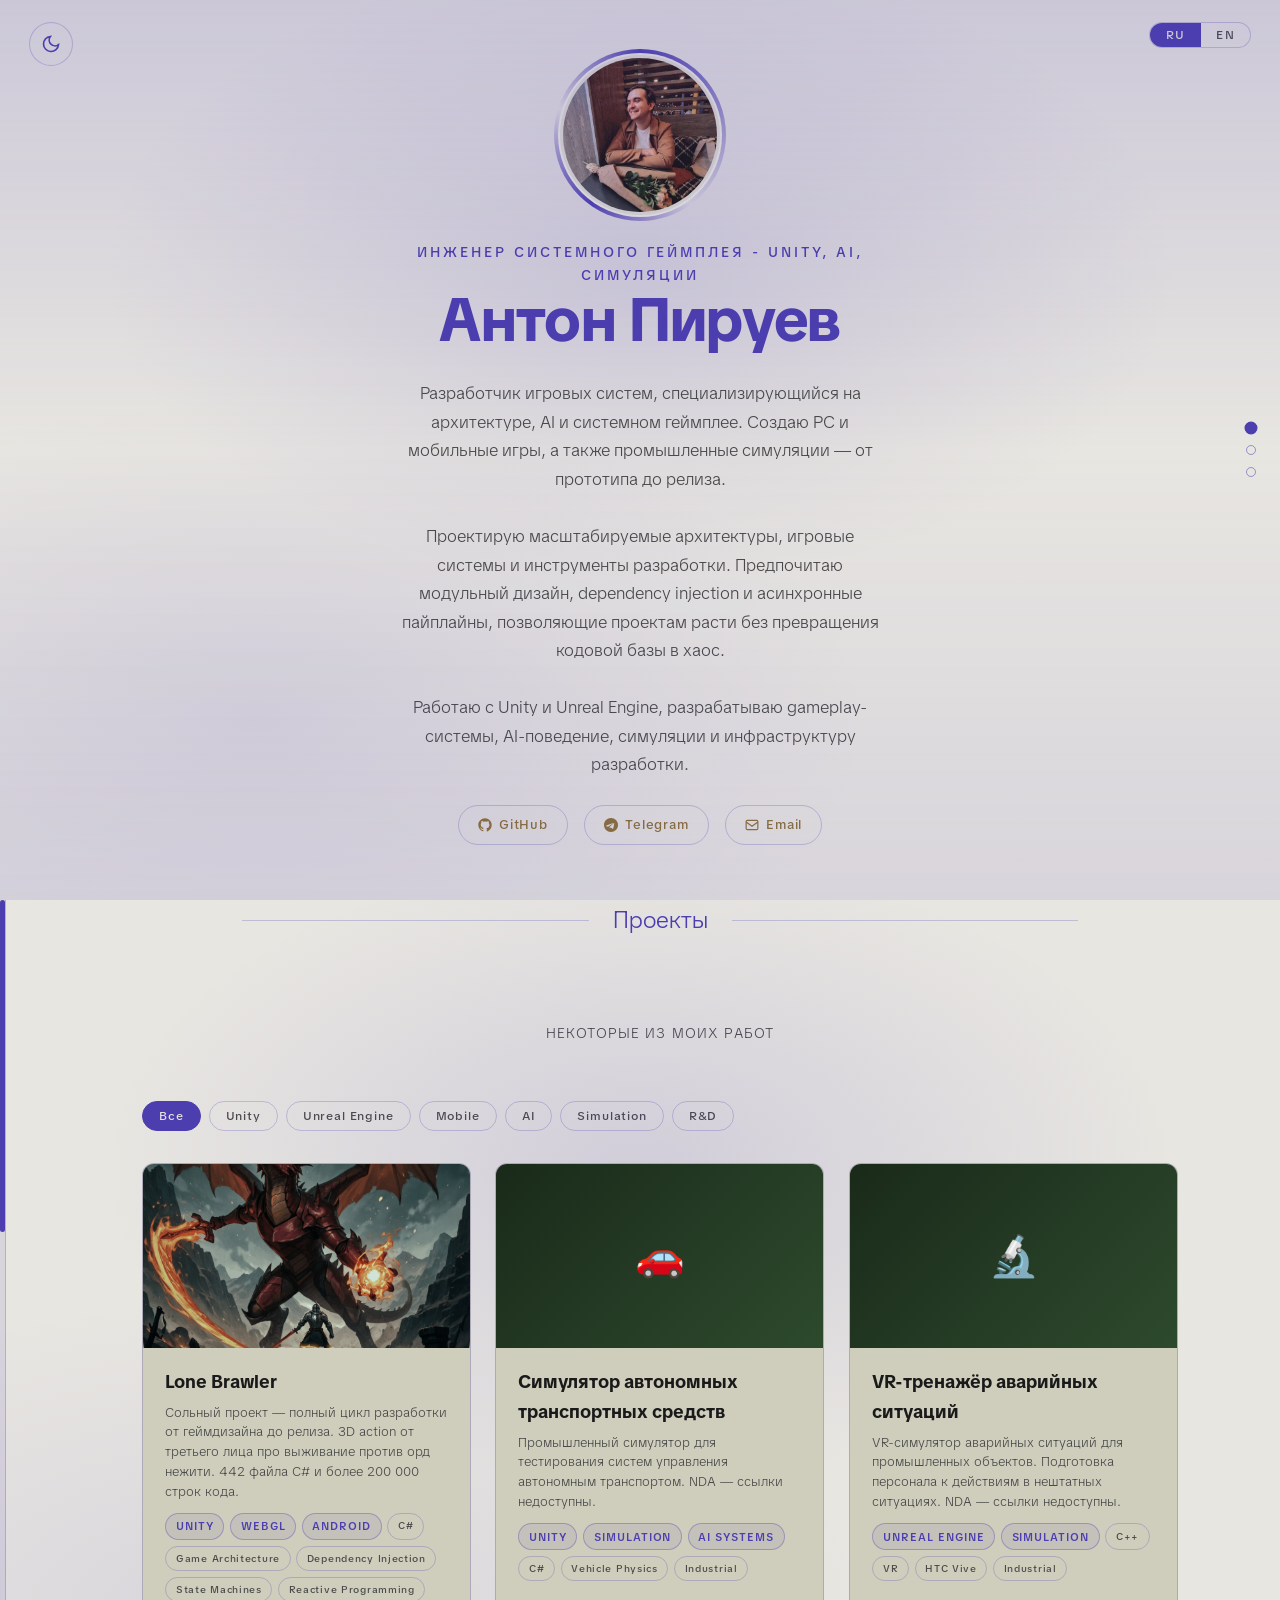
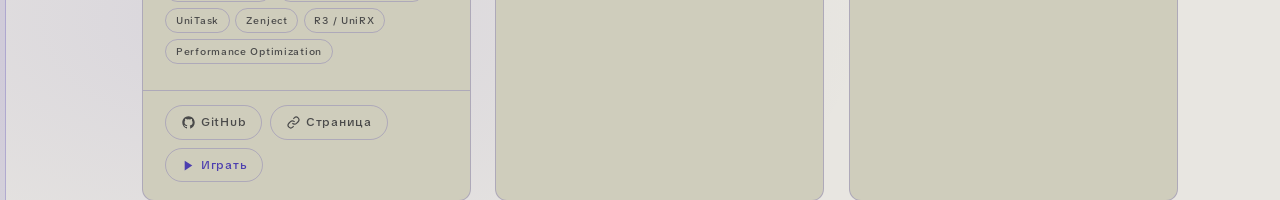
==== commit c9969379: "redesigning pages transition" ====
--- a/src/index.html
+++ b/src/index.html
@@ -46,7 +46,7 @@
     <button class="section-nav__dot" data-target="snap-split" aria-label="Skills">
       <svg viewBox="0 0 24 24" fill="none" stroke="currentColor" stroke-width="2"><rect x="3" y="3" width="7" height="7"/><rect x="14" y="3" width="7" height="7"/><rect x="14" y="14" width="7" height="7"/><rect x="3" y="14" width="7" height="7"/></svg>
     </button>
-    <button class="section-nav__dot" data-target="section-projects" aria-label="Projects">
+    <button class="section-nav__dot" data-target="snap-projects" aria-label="Projects">
       <svg viewBox="0 0 24 24" fill="none" stroke="currentColor" stroke-width="2"><rect x="2" y="3" width="6" height="6" rx="1"/><rect x="9" y="3" width="6" height="6" rx="1"/><rect x="16" y="3" width="6" height="6" rx="1"/><rect x="2" y="12" width="6" height="6" rx="1"/><rect x="9" y="12" width="6" height="6" rx="1"/></svg>
     </button>
   </nav>
@@ -145,32 +145,35 @@
   </div><!-- /snap-container -->
 
   <!-- ════════════════════════════════════════
-       SECTION 3: PROJECTS (outside snap, normal scroll)
-  ════════════════════════════════════════ -->
-  <div id="section-projects">
-
-  <!-- ════════════════════════════════════════
-       PROJECTS  (cards injected by config-loader.js)
-  ════════════════════════════════════════ -->
-  <div class="divider reveal" role="separator">
-    <span class="divider-label t" id="projects-title">Проекты</span>
+       SECTION 3: PROJECTS — inside snap container
+  ════════════════════════════════════════ -->
+  <div class="snap-section" id="snap-projects">
+
+    <!-- Custom scrollbar track (left side) -->
+    <div class="custom-scrollbar" id="custom-scrollbar">
+      <div class="custom-scrollbar__thumb" id="scrollbar-thumb"></div>
+    </div>
+
+    <!-- Scrollable content -->
+    <div class="projects-scroll" id="projects-scroll">
+
+      <div class="divider" role="separator">
+        <span class="divider-label t" id="projects-title">Проекты</span>
+      </div>
+
+      <section class="projects-section" aria-label="Projects">
+        <div class="section-intro">
+          <p class="t" id="projects-sub">Некоторые из моих работ</p>
+        </div>
+        <div class="grid" id="projects-grid"></div>
+      </section>
+
+      <footer>
+        <p class="t" id="footer-text"></p>
+      </footer>
+
+    </div>
   </div>
-
-  <section class="projects-section" aria-label="Projects">
-    <div class="section-intro reveal">
-      <p class="t" id="projects-sub">Некоторые из моих работ</p>
-    </div>
-    <div class="grid" id="projects-grid"></div>
-  </section>
-
-  <!-- ════════════════════════════════════════
-       FOOTER
-  ════════════════════════════════════════ -->
-  <footer>
-    <p class="t" id="footer-text"></p>
-  </footer>
-
-  </div><!-- /section-projects -->
 
   <!--
     Script load order (matters):
--- a/src/css/layout.css
+++ b/src/css/layout.css
@@ -110,46 +110,236 @@
 }
 
 /* ════════════════════════════════════════════════════════════
-   SNAP SECTIONS
-   Three full-viewport sections that snap on scroll.
-   Section 1: hero centred
-   Section 2: hero right + skills left (side-by-side)
-   Section 3: projects (normal scroll)
+   SNAP SECTIONS — all 3 are position:fixed, translateY flipping
+   body has overflow:hidden always (snap-container handles scroll)
    ════════════════════════════════════════════════════════════ */
 
-/* The snap container wraps only the first two snap sections.
-   Section 3 (projects) is outside and scrolls normally. */
+body {
+  overflow: hidden;
+}
+
 .snap-container {
-  height: 100vh;
-  overflow-y: scroll;
-  scroll-snap-type: y mandatory;
-  scroll-behavior: smooth;
-  /* Full viewport, sits on top of everything */
   position: fixed;
   top: 0;
   left: 0;
-  right: 0;
+  width: 100%;
+  height: 100%;
+  z-index: 10;
+  overflow: hidden;
+}
+
+/* ── Snap section base — all three stack in the same fixed layer ── */
+.snap-section {
+  position: absolute;
+  top: 0;
+  left: 0;
+  width: 100%;
+  height: 100%;
+  overflow: hidden;
+  display: flex;
+  align-items: center;
+  justify-content: center;
+  background: var(--bg);
+  /* Default: below viewport */
+  transform: translateY(100%);
+  /* Smooth flip transition */
+  transition: transform 0.7s cubic-bezier(0.77, 0, 0.18, 1);
+  will-change: transform;
+}
+
+/* Active section: in viewport */
+.snap-section.is-current {
+  transform: translateY(0);
+}
+
+/* Previous section: above viewport */
+.snap-section.is-prev {
+  transform: translateY(-100%);
+}
+
+/* ── Background glow for intro sections ── */
+#snap-hero::before,
+#snap-split::before {
+  content: '';
+  position: absolute;
+  inset: 0;
+  background:
+    radial-gradient(ellipse 60% 50% at 50% 30%, var(--glow) 0%, transparent 70%),
+    radial-gradient(ellipse 80% 60% at 20% 80%, var(--gradient-bottom) 0%, transparent 60%);
+  pointer-events: none;
+  z-index: 0;
+}
+
+/* ── Section 2: split layout ── */
+#snap-split {
+  justify-content: stretch;
+  align-items: stretch;
+}
+
+.split-skills {
+  flex: 1;
+  height: 100%;
+  display: flex;
+  align-items: center;
+  padding: 5rem 2rem 4rem 3rem;
+  border-right: 1px solid var(--border);
+  overflow-y: auto;
+  scrollbar-width: none;
+  position: relative;
+  z-index: 1;
+  transform: translateX(-40px);
+  opacity: 0;
+  transition: transform 0.6s cubic-bezier(0.22, 1, 0.36, 1),
+              opacity   0.5s cubic-bezier(0.22, 1, 0.36, 1);
+}
+.split-skills::-webkit-scrollbar { display: none; }
+.split-skills .skills-inner { width: 100%; max-width: 100%; margin: 0; }
+
+.split-hero {
+  flex: 1;
+  height: 100%;
+  display: flex;
+  align-items: center;
+  justify-content: center;
+  padding: 5rem 3rem 4rem 2rem;
+  position: relative;
+  z-index: 1;
+  transform: translateX(40px);
+  opacity: 0;
+  transition: transform 0.6s cubic-bezier(0.22, 1, 0.36, 1) 0.05s,
+              opacity   0.5s cubic-bezier(0.22, 1, 0.36, 1) 0.05s;
+}
+
+#snap-split.is-current .split-skills,
+#snap-split.is-current .split-hero {
+  transform: translateX(0);
+  opacity: 1;
+}
+
+/* ── Section 3: projects with internal scroll ── */
+#snap-projects {
+  align-items: stretch;
+  justify-content: flex-start;
+}
+
+.projects-scroll {
+  flex: 1;
+  height: 100%;
+  overflow-y: auto;
+  overflow-x: hidden;
+  padding-left: 2.5rem; /* space for custom scrollbar */
+  scrollbar-width: none; /* hide native */
+}
+.projects-scroll::-webkit-scrollbar { display: none; }
+
+/* ── Custom scrollbar (left side of projects section) ── */
+.custom-scrollbar {
+  position: absolute;
+  left: 0;
+  top: 0;
   bottom: 0;
-  z-index: 1;
-}
-
-/* When projects are in view, snap container slides up and out */
-.snap-container.is-hidden {
-  pointer-events: none;
-  opacity: 0;
-  transition: opacity 0.4s ease;
-}
-
-/* ── Snap section base ── */
-.snap-section {
-  height: 100vh;
-  scroll-snap-align: start;
-  scroll-snap-stop: always;
-  position: relative;
-  overflow: hidden;
-  display: flex;
-  align-items: center;
-  justify-content: center;
+  width: 6px;
+  background: color-mix(in srgb, var(--accent) 10%, transparent);
+  border-right: 1px solid var(--border);
+  z-index: 5;
+  cursor: pointer;
+}
+
+.custom-scrollbar__thumb {
+  position: absolute;
+  left: 0;
+  width: 100%;
+  min-height: 40px;
+  background: var(--accent);
+  border-radius: 3px;
+  transition: background 0.2s;
+  cursor: grab;
+}
+
+.custom-scrollbar__thumb:hover,
+.custom-scrollbar__thumb:active {
+  background: var(--accent2);
+}
+
+.custom-scrollbar__thumb:active {
+  cursor: grabbing;
+}
+
+/* Section nav dots */
+.section-nav {
+  position: fixed;
+  right: 1.5rem;
+  top: 50%;
+  transform: translateY(-50%);
+  z-index: 2000;
+  display: flex;
+  flex-direction: column;
+  gap: 0.75rem;
+  align-items: center;
+}
+
+.section-nav__dot {
+  width: 10px;
+  height: 10px;
+  border-radius: 50%;
+  border: 1.5px solid var(--accent);
+  background: transparent;
+  cursor: pointer;
+  transition: background 0.25s, transform 0.25s, opacity 0.25s;
+  padding: 0;
+  opacity: 0.45;
+}
+
+.section-nav__dot.is-active {
+  background: var(--accent);
+  transform: scale(1.35);
+  opacity: 1;
+}
+
+/* ── Mobile: revert to normal scroll ── */
+@media (max-width: 900px) {
+  body { overflow: auto; }
+
+  .snap-container {
+    position: static;
+    height: auto;
+    overflow: visible;
+  }
+
+  .snap-section {
+    position: static;
+    height: auto;
+    min-height: 100svh;
+    transform: none !important;
+    transition: none;
+  }
+
+  #snap-split {
+    flex-direction: column;
+  }
+
+  .split-skills, .split-hero {
+    width: 100%; height: auto;
+    padding: 3rem 1.5rem;
+    transform: none !important;
+    opacity: 1 !important;
+    border-right: none;
+  }
+  .split-skills { border-top: 1px solid var(--border); order: 2; }
+  .split-hero   { order: 1; padding-top: 5rem; }
+
+  #snap-projects {
+    flex-direction: column;
+  }
+
+  .projects-scroll {
+    overflow: visible;
+    height: auto;
+    padding-left: 0;
+  }
+
+  .custom-scrollbar { display: none; }
+  .section-nav      { display: none; }
 }
 
 /* Background glow shared */
@@ -292,50 +482,6 @@
   border-style: dashed;
 }
 
-/* ── Mobile: disable snap, stack vertically ── */
-@media (max-width: 900px) {
-  .snap-container {
-    position: static;
-    height: auto;
-    overflow-y: visible;
-    scroll-snap-type: none;
-  }
-
-  .snap-section {
-    height: auto;
-    min-height: 100svh;
-    scroll-snap-align: none;
-  }
-
-  #snap-split {
-    flex-direction: column;
-  }
-
-  .split-skills,
-  .split-hero {
-    width: 100%;
-    height: auto;
-    padding: 3rem 1.5rem;
-    transform: none !important;
-    opacity: 1 !important;
-    border-right: none;
-  }
-
-  .split-skills {
-    border-top: 1px solid var(--border);
-    order: 2;
-  }
-
-  .split-hero {
-    order: 1;
-    padding-top: 5rem;
-  }
-
-  .section-nav {
-    display: none;
-  }
-}
-
 /* ── Compact hero for split section ── */
 .hero--compact {
   gap: 1rem;
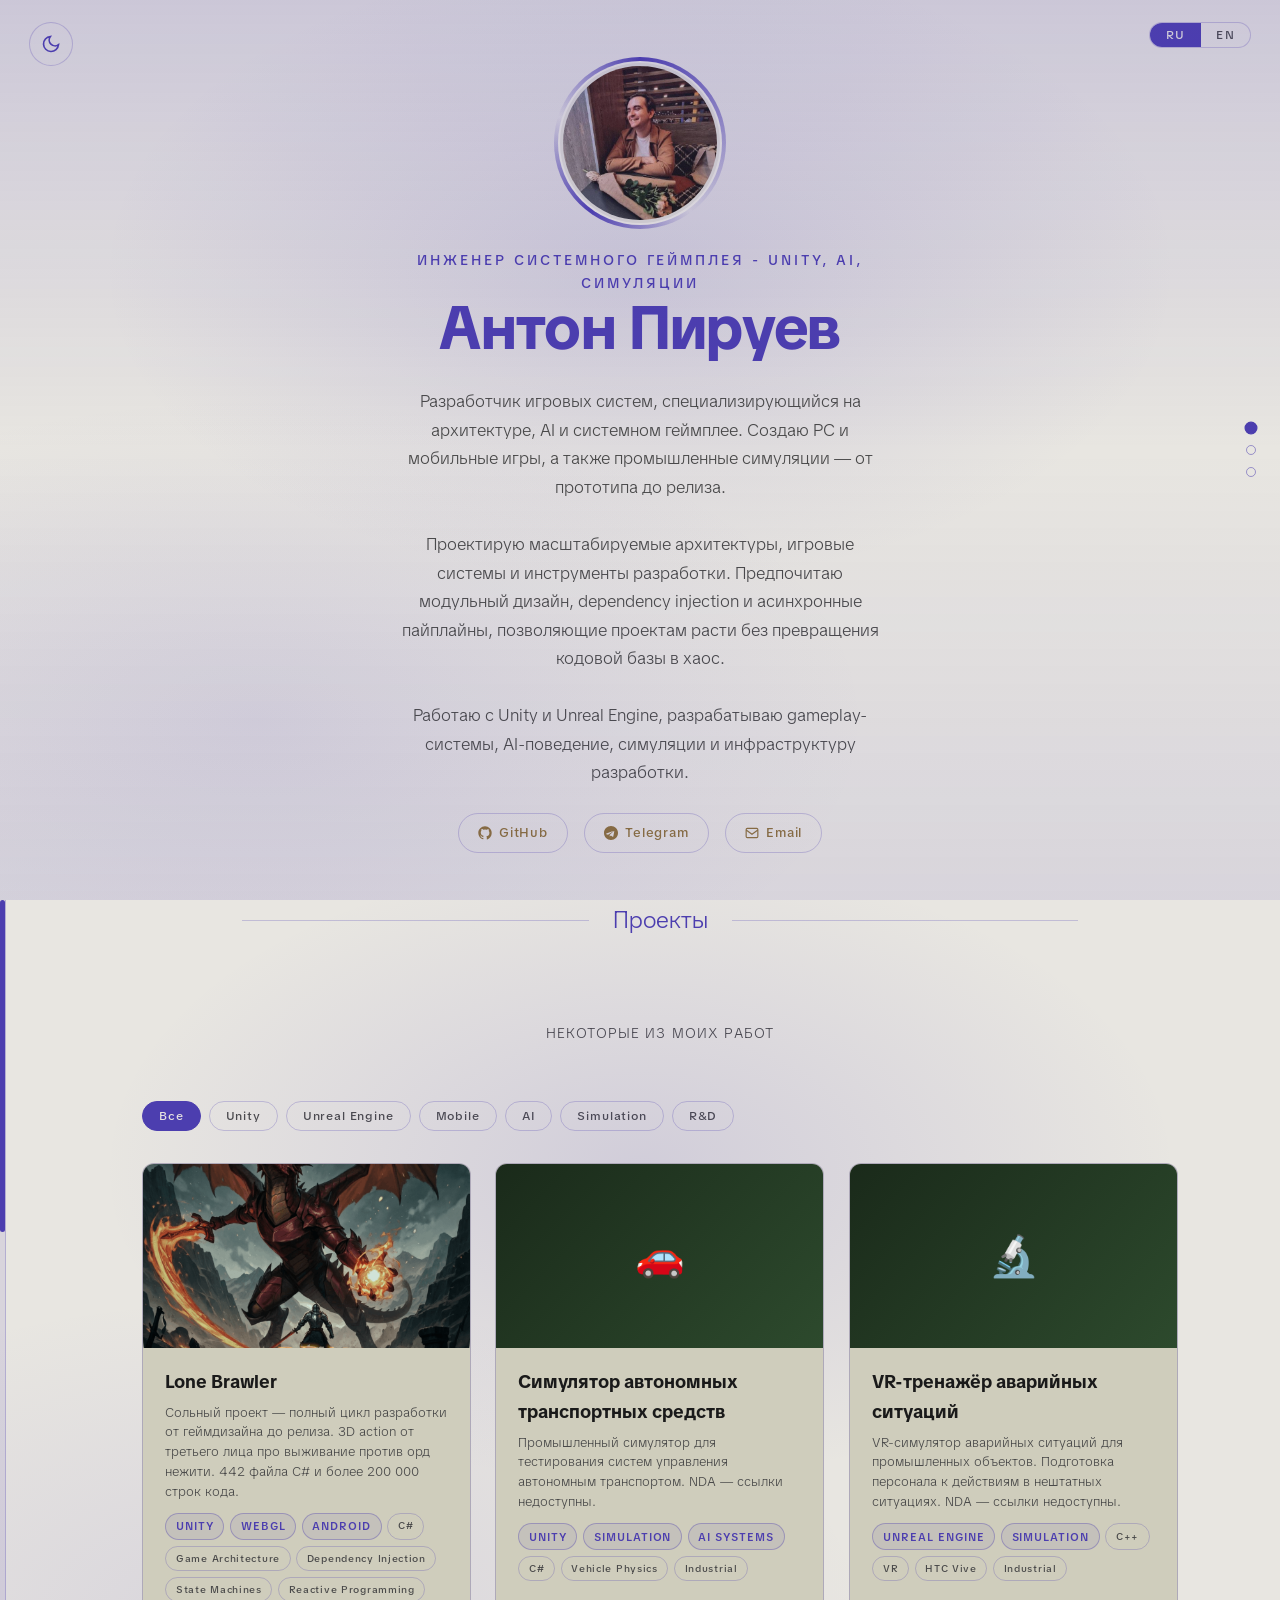
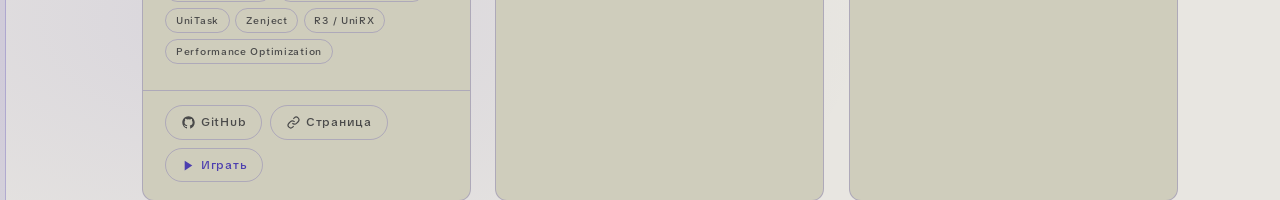
==== commit 79be07d4: "finishing touches" ====
--- a/src/index.html
+++ b/src/index.html
@@ -40,10 +40,10 @@
        SECTION NAV DOTS (fixed right side)
   ════════════════════════════════════════ -->
   <nav class="section-nav" id="section-nav" aria-label="Section navigation">
-    <button class="section-nav__dot is-active" data-target="snap-hero" aria-label="Profile">
+    <button class="section-nav__dot is-active" data-target="snap-stage" aria-label="Profile">
       <svg viewBox="0 0 24 24" fill="currentColor"><circle cx="12" cy="8" r="4"/><path d="M4 20c0-4 3.6-7 8-7s8 3 8 7"/></svg>
     </button>
-    <button class="section-nav__dot" data-target="snap-split" aria-label="Skills">
+    <button class="section-nav__dot" data-target="snap-stage-split" aria-label="Skills">
       <svg viewBox="0 0 24 24" fill="none" stroke="currentColor" stroke-width="2"><rect x="3" y="3" width="7" height="7"/><rect x="14" y="3" width="7" height="7"/><rect x="14" y="14" width="7" height="7"/><rect x="3" y="14" width="7" height="7"/></svg>
     </button>
     <button class="section-nav__dot" data-target="snap-projects" aria-label="Projects">
@@ -56,47 +56,11 @@
   ════════════════════════════════════════ -->
   <div class="snap-container" id="snap-container">
 
-    <!-- SECTION 1: Hero centred -->
-    <section class="snap-section" id="snap-hero">
+    <!-- STAGE: hero + skills on same layer, JS animates them -->
+    <section class="snap-section" id="snap-stage">
 
-      <div class="hero">
-        <div class="avatar-wrap">
-          <img class="avatar" src="" alt=""
-               onerror="this.style.display='none'; this.nextElementSibling.style.display='flex';" />
-          <div class="avatar-placeholder" style="display:none;">🧑‍💻</div>
-        </div>
-        <div>
-          <p class="tagline t" id="tagline"></p>
-          <h1><span id="first-name"></span> <span id="last-name"></span></h1>
-        </div>
-        <p class="bio t" id="bio"></p>
-        <nav class="links" aria-label="Social links">
-          <a class="link-pill" id="link-github" href="#" target="_blank" rel="noopener" aria-label="GitHub">
-            <svg width="14" height="14" viewBox="0 0 24 24" fill="currentColor" aria-hidden="true"><path d="M12 .5C5.65.5.5 5.65.5 12c0 5.1 3.3 9.4 7.9 10.9.58.1.79-.25.79-.56v-2c-3.2.7-3.88-1.54-3.88-1.54-.52-1.34-1.28-1.7-1.28-1.7-1.05-.72.08-.7.08-.7 1.16.08 1.77 1.2 1.77 1.2 1.03 1.76 2.7 1.25 3.36.96.1-.75.4-1.25.73-1.54-2.55-.29-5.23-1.28-5.23-5.68 0-1.25.45-2.28 1.18-3.08-.12-.29-.51-1.46.11-3.04 0 0 .96-.31 3.15 1.18a10.9 10.9 0 0 1 5.74 0C17.3 5.37 18.26 5.68 18.26 5.68c.62 1.58.23 2.75.11 3.04.74.8 1.18 1.83 1.18 3.08 0 4.41-2.69 5.38-5.25 5.67.41.35.78 1.05.78 2.12v3.15c0 .31.21.67.8.56C20.2 21.4 23.5 17.1 23.5 12 23.5 5.65 18.35.5 12 .5z"/></svg>
-            GitHub
-          </a>
-          <a class="link-pill" id="link-telegram" href="#" target="_blank" rel="noopener" aria-label="Telegram">
-            <svg width="14" height="14" viewBox="0 0 24 24" fill="currentColor" aria-hidden="true"><path d="M12 0C5.37 0 0 5.37 0 12s5.37 12 12 12 12-5.37 12-12S18.63 0 12 0zm5.89 8.26-2.04 9.6c-.15.67-.54.84-1.09.52l-3-2.21-1.45 1.4c-.16.16-.3.3-.61.3l.22-3.07 5.58-5.04c.24-.22-.05-.34-.38-.12L6.94 14.9l-2.96-.92c-.64-.2-.65-.64.14-.95l11.56-4.46c.53-.19 1 .13.81.89l.4.8z"/></svg>
-            Telegram
-          </a>
-          <a class="link-pill" id="link-email" href="#" aria-label="Email">
-            <svg width="14" height="14" viewBox="0 0 24 24" fill="none" stroke="currentColor" stroke-width="2" aria-hidden="true"><rect x="2" y="4" width="20" height="16" rx="2"/><path d="m2 7 10 7 10-7"/></svg>
-            Email
-          </a>
-          <a class="link-pill" id="link-linkedin" href="#" target="_blank" rel="noopener" aria-label="LinkedIn">
-            <svg width="14" height="14" viewBox="0 0 24 24" fill="currentColor" aria-hidden="true"><path d="M16 8a6 6 0 0 1 6 6v7h-4v-7a2 2 0 0 0-2-2 2 2 0 0 0-2 2v7h-4v-7a6 6 0 0 1 6-6zM2 9h4v12H2z"/><circle cx="4" cy="4" r="2"/></svg>
-            LinkedIn
-          </a>
-        </nav>
-      </div>
-
-    </section>
-
-    <!-- SECTION 2: Skills left + Hero right -->
-    <section class="snap-section" id="snap-split">
-
-      <!-- Left: skills -->
-      <div class="split-skills">
+      <!-- Skills panel: starts off-screen left, slides in -->
+      <div class="stage-skills" id="stage-skills">
         <div class="skills-section" id="skills-section" aria-label="Core Skills" style="visibility:hidden">
           <div class="skills-inner">
             <div class="skills-header">
@@ -107,32 +71,33 @@
         </div>
       </div>
 
-      <!-- Right: hero (compact) -->
-      <div class="split-hero">
-        <div class="hero hero--compact">
-          <div class="avatar-wrap avatar-wrap--sm">
-            <img class="avatar" src="" alt="" id="avatar-split"
+      <!-- Hero: starts centred, slides right on transition -->
+      <div class="stage-hero" id="stage-hero">
+        <div class="hero">
+          <div class="avatar-wrap">
+            <img class="avatar" src="" alt=""
                  onerror="this.style.display='none'; this.nextElementSibling.style.display='flex';" />
             <div class="avatar-placeholder" style="display:none;">🧑‍💻</div>
           </div>
-          <div>
-            <p class="tagline t" id="tagline-split"></p>
-            <h1 class="h1--sm"><span id="first-name-split"></span> <span id="last-name-split"></span></h1>
+          <div class="hero-title-wrap">
+            <p class="tagline t" id="tagline"></p>
+            <h1><span id="first-name"></span> <span id="last-name"></span></h1>
           </div>
+          <p class="bio t hero-bio" id="bio"></p>
           <nav class="links" aria-label="Social links">
-            <a class="link-pill" id="link-github-split" href="#" target="_blank" rel="noopener" aria-label="GitHub">
+            <a class="link-pill" id="link-github" href="#" target="_blank" rel="noopener" aria-label="GitHub">
               <svg width="14" height="14" viewBox="0 0 24 24" fill="currentColor" aria-hidden="true"><path d="M12 .5C5.65.5.5 5.65.5 12c0 5.1 3.3 9.4 7.9 10.9.58.1.79-.25.79-.56v-2c-3.2.7-3.88-1.54-3.88-1.54-.52-1.34-1.28-1.7-1.28-1.7-1.05-.72.08-.7.08-.7 1.16.08 1.77 1.2 1.77 1.2 1.03 1.76 2.7 1.25 3.36.96.1-.75.4-1.25.73-1.54-2.55-.29-5.23-1.28-5.23-5.68 0-1.25.45-2.28 1.18-3.08-.12-.29-.51-1.46.11-3.04 0 0 .96-.31 3.15 1.18a10.9 10.9 0 0 1 5.74 0C17.3 5.37 18.26 5.68 18.26 5.68c.62 1.58.23 2.75.11 3.04.74.8 1.18 1.83 1.18 3.08 0 4.41-2.69 5.38-5.25 5.67.41.35.78 1.05.78 2.12v3.15c0 .31.21.67.8.56C20.2 21.4 23.5 17.1 23.5 12 23.5 5.65 18.35.5 12 .5z"/></svg>
               GitHub
             </a>
-            <a class="link-pill" id="link-telegram-split" href="#" target="_blank" rel="noopener" aria-label="Telegram">
+            <a class="link-pill" id="link-telegram" href="#" target="_blank" rel="noopener" aria-label="Telegram">
               <svg width="14" height="14" viewBox="0 0 24 24" fill="currentColor" aria-hidden="true"><path d="M12 0C5.37 0 0 5.37 0 12s5.37 12 12 12 12-5.37 12-12S18.63 0 12 0zm5.89 8.26-2.04 9.6c-.15.67-.54.84-1.09.52l-3-2.21-1.45 1.4c-.16.16-.3.3-.61.3l.22-3.07 5.58-5.04c.24-.22-.05-.34-.38-.12L6.94 14.9l-2.96-.92c-.64-.2-.65-.64.14-.95l11.56-4.46c.53-.19 1 .13.81.89l.4.8z"/></svg>
               Telegram
             </a>
-            <a class="link-pill" id="link-email-split" href="#" aria-label="Email">
+            <a class="link-pill" id="link-email" href="#" aria-label="Email">
               <svg width="14" height="14" viewBox="0 0 24 24" fill="none" stroke="currentColor" stroke-width="2" aria-hidden="true"><rect x="2" y="4" width="20" height="16" rx="2"/><path d="m2 7 10 7 10-7"/></svg>
               Email
             </a>
-            <a class="link-pill" id="link-linkedin-split" href="#" target="_blank" rel="noopener" aria-label="LinkedIn">
+            <a class="link-pill" id="link-linkedin" href="#" target="_blank" rel="noopener" aria-label="LinkedIn">
               <svg width="14" height="14" viewBox="0 0 24 24" fill="currentColor" aria-hidden="true"><path d="M16 8a6 6 0 0 1 6 6v7h-4v-7a2 2 0 0 0-2-2 2 2 0 0 0-2 2v7h-4v-7a6 6 0 0 1 6-6zM2 9h4v12H2z"/><circle cx="4" cy="4" r="2"/></svg>
               LinkedIn
             </a>
--- a/src/css/layout.css
+++ b/src/css/layout.css
@@ -170,50 +170,52 @@
   z-index: 0;
 }
 
-/* ── Section 2: split layout ── */
-#snap-split {
-  justify-content: stretch;
-  align-items: stretch;
-}
-
-.split-skills {
-  flex: 1;
+/* ── Stage: single section that holds both hero and skills ── */
+#snap-stage {
+  overflow: hidden;
+}
+
+/* Skills panel — full left half, starts off-screen left */
+.stage-skills {
+  position: absolute;
+  top: 0;
+  left: 0;
+  width: 50%;
   height: 100%;
   display: flex;
   align-items: center;
   padding: 5rem 2rem 4rem 3rem;
-  border-right: 1px solid var(--border);
+  border-right: 1px solid transparent;
   overflow-y: auto;
   scrollbar-width: none;
-  position: relative;
   z-index: 1;
-  transform: translateX(-40px);
+  /* Off-screen left initially — JS drives transitions */
+  transform: translateX(-100%);
+  will-change: transform, opacity;
   opacity: 0;
-  transition: transform 0.6s cubic-bezier(0.22, 1, 0.36, 1),
-              opacity   0.5s cubic-bezier(0.22, 1, 0.36, 1);
-}
-.split-skills::-webkit-scrollbar { display: none; }
-.split-skills .skills-inner { width: 100%; max-width: 100%; margin: 0; }
-
-.split-hero {
-  flex: 1;
+}
+.stage-skills::-webkit-scrollbar { display: none; }
+.stage-skills .skills-inner { width: 100%; max-width: 100%; margin: 0; }
+
+/* Hero panel — centred initially, shifts right on transition */
+.stage-hero {
+  position: absolute;
+  top: 0;
+  left: 0;
+  width: 100%;
   height: 100%;
   display: flex;
   align-items: center;
   justify-content: center;
-  padding: 5rem 3rem 4rem 2rem;
-  position: relative;
-  z-index: 1;
-  transform: translateX(40px);
-  opacity: 0;
-  transition: transform 0.6s cubic-bezier(0.22, 1, 0.36, 1) 0.05s,
-              opacity   0.5s cubic-bezier(0.22, 1, 0.36, 1) 0.05s;
-}
-
-#snap-split.is-current .split-skills,
-#snap-split.is-current .split-hero {
-  transform: translateX(0);
-  opacity: 1;
+  padding: 5rem 2rem 4rem;
+  z-index: 2;
+  /* JS drives left + width transitions */
+  will-change: transform, left, width;
+}
+
+/* Bio — fades out when hero slides right */
+.hero-bio {
+  will-change: opacity;
 }
 
 /* ── Section 3: projects with internal scroll ── */
@@ -314,19 +316,38 @@
     transition: none;
   }
 
-  #snap-split {
+  #snap-stage {
     flex-direction: column;
-  }
-
-  .split-skills, .split-hero {
-    width: 100%; height: auto;
-    padding: 3rem 1.5rem;
+    overflow-y: auto;
+    height: auto;
+    min-height: 100svh;
+    position: static;
+    transform: none !important;
+  }
+
+  .stage-skills {
+    position: static;
+    width: 100%;
+    height: auto;
+    padding: 2rem 1.5rem 3rem;
     transform: none !important;
     opacity: 1 !important;
-    border-right: none;
-  }
-  .split-skills { border-top: 1px solid var(--border); order: 2; }
-  .split-hero   { order: 1; padding-top: 5rem; }
+    border-top: 1px solid var(--border);
+    order: 2;
+    overflow-y: visible;
+  }
+
+  .stage-hero {
+    position: static;
+    width: 100%;
+    height: auto;
+    padding: 5rem 1.5rem 2.5rem;
+    order: 1;
+  }
+
+  .hero-bio {
+    opacity: 1 !important;
+  }
 
   #snap-projects {
     flex-direction: column;
--- a/src/css/skills.css
+++ b/src/css/skills.css
@@ -8,9 +8,9 @@
   padding: 4rem 2rem 5rem;
 }
 
-/* When inside .split-skills the parent handles layout/padding */
-.split-skills .skills-section,
-.split-skills .skills-inner {
+/* When inside .stage-skills the parent handles layout/padding */
+.stage-skills .skills-section,
+.stage-skills .skills-inner {
   padding: 0;
   max-width: 100%;
   margin: 0;
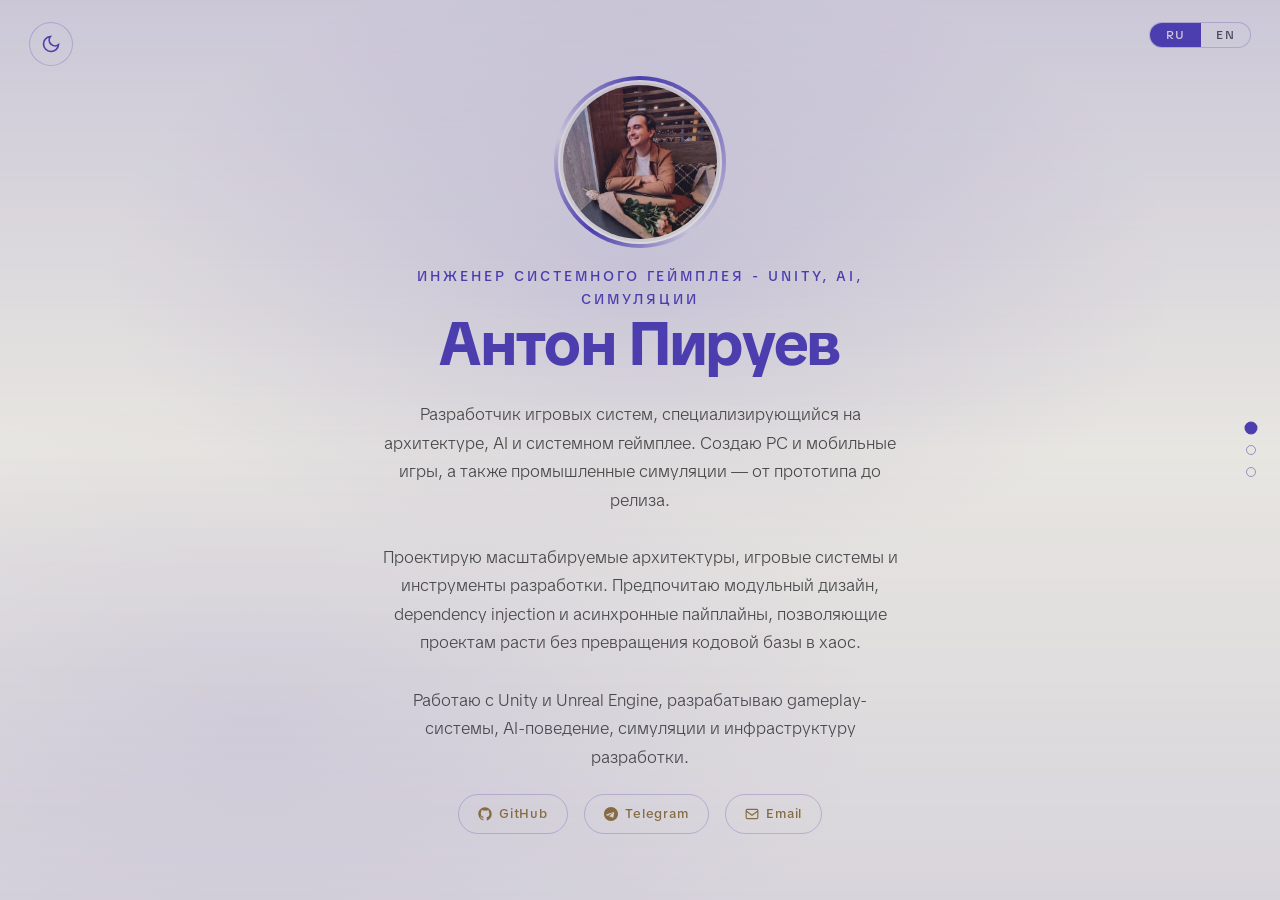
==== commit 840637b1: "final fixes" ====
--- a/src/index.html
+++ b/src/index.html
@@ -112,7 +112,7 @@
   <!-- ════════════════════════════════════════
        SECTION 3: PROJECTS — inside snap container
   ════════════════════════════════════════ -->
-  <div class="snap-section" id="snap-projects">
+  <div id="snap-projects">
 
     <!-- Custom scrollbar track (left side) -->
     <div class="custom-scrollbar" id="custom-scrollbar">
--- a/src/css/layout.css
+++ b/src/css/layout.css
@@ -110,14 +110,17 @@
 }
 
 /* ════════════════════════════════════════════════════════════
-   SNAP SECTIONS — all 3 are position:fixed, translateY flipping
-   body has overflow:hidden always (snap-container handles scroll)
+   SNAP SECTIONS
+   ─ snap-container: fixed, covers viewport, holds stage only
+   ─ snap-projects:  fixed, separate from container, z-index above
+                     container when active, below when inactive
    ════════════════════════════════════════════════════════════ */
 
 body {
   overflow: hidden;
 }
 
+/* Stage container — holds hero/skills sections */
 .snap-container {
   position: fixed;
   top: 0;
@@ -126,40 +129,47 @@
   height: 100%;
   z-index: 10;
   overflow: hidden;
-}
-
-/* ── Snap section base — all three stack in the same fixed layer ── */
-.snap-section {
-  position: absolute;
+  background: var(--bg);
+  will-change: transform;
+}
+
+/* Projects section — separate fixed layer */
+#snap-projects {
+  position: fixed;
   top: 0;
   left: 0;
   width: 100%;
   height: 100%;
+  z-index: 9;           /* below stage initially */
+  background: var(--bg);
+  display: flex;
+  align-items: stretch;
+  justify-content: flex-start;
+  overflow: hidden;
+  /* starts off-screen below */
+  transform: translateY(100%);
+  will-change: transform;
+}
+
+/* When projects are active, bring above stage */
+#snap-projects.is-active {
+  z-index: 11;
+}
+
+/* snap-stage — fills its container */
+#snap-stage {
+  position: absolute;
+  inset: 0;
   overflow: hidden;
   display: flex;
   align-items: center;
   justify-content: center;
   background: var(--bg);
-  /* Default: below viewport */
-  transform: translateY(100%);
-  /* Smooth flip transition */
-  transition: transform 0.7s cubic-bezier(0.77, 0, 0.18, 1);
   will-change: transform;
 }
 
-/* Active section: in viewport */
-.snap-section.is-current {
-  transform: translateY(0);
-}
-
-/* Previous section: above viewport */
-.snap-section.is-prev {
-  transform: translateY(-100%);
-}
-
-/* ── Background glow for intro sections ── */
-#snap-hero::before,
-#snap-split::before {
+/* ── Background glow for stage section ── */
+#snap-stage::before {
   content: '';
   position: absolute;
   inset: 0;
@@ -209,8 +219,18 @@
   justify-content: center;
   padding: 5rem 2rem 4rem;
   z-index: 2;
-  /* JS drives left + width transitions */
-  will-change: transform, left, width;
+  will-change: left, width;
+}
+
+/* Inner hero card — always centred within its panel */
+.stage-hero .hero {
+  width: 100%;
+  max-width: 520px;
+  display: flex;
+  flex-direction: column;
+  align-items: center;
+  text-align: center;
+  gap: 1.4rem;
 }
 
 /* Bio — fades out when hero slides right */
@@ -306,22 +326,16 @@
     position: static;
     height: auto;
     overflow: visible;
-  }
-
-  .snap-section {
+    transform: none !important;
+  }
+
+  #snap-stage {
     position: static;
     height: auto;
     min-height: 100svh;
-    transform: none !important;
-    transition: none;
-  }
-
-  #snap-stage {
+    display: flex;
     flex-direction: column;
     overflow-y: auto;
-    height: auto;
-    min-height: 100svh;
-    position: static;
     transform: none !important;
   }
 
@@ -339,7 +353,8 @@
 
   .stage-hero {
     position: static;
-    width: 100%;
+    width: 100% !important;
+    left: 0 !important;
     height: auto;
     padding: 5rem 1.5rem 2.5rem;
     order: 1;
@@ -350,7 +365,12 @@
   }
 
   #snap-projects {
+    position: static;
+    height: auto;
+    transform: none !important;
+    z-index: auto;
     flex-direction: column;
+    overflow: visible;
   }
 
   .projects-scroll {
@@ -375,65 +395,7 @@
   z-index: 0;
 }
 
-/* ── Section 1: hero centred ── */
-#snap-hero {
-  justify-content: center;
-}
-
-/* ── Section 2: hero right + skills left ── */
-#snap-split {
-  justify-content: stretch;
-}
-
-.split-skills {
-  flex: 1;
-  height: 100%;
-  display: flex;
-  align-items: center;
-  padding: 5rem 2rem 4rem 3rem;
-  border-right: 1px solid var(--border);
-  overflow-y: auto;
-  scrollbar-width: none;
-  position: relative;
-  z-index: 1;
-  /* entrance animation */
-  transform: translateX(-40px);
-  opacity: 0;
-  transition: transform 0.65s cubic-bezier(0.22, 1, 0.36, 1),
-              opacity   0.55s cubic-bezier(0.22, 1, 0.36, 1);
-}
-.split-skills::-webkit-scrollbar { display: none; }
-
-.split-skills .skills-inner {
-  width: 100%;
-  max-width: 100%;
-  margin: 0;
-}
-
-.split-hero {
-  flex: 1;
-  height: 100%;
-  display: flex;
-  align-items: center;
-  justify-content: center;
-  padding: 5rem 3rem 4rem 2rem;
-  position: relative;
-  z-index: 1;
-  /* entrance animation */
-  transform: translateX(40px);
-  opacity: 0;
-  transition: transform 0.65s cubic-bezier(0.22, 1, 0.36, 1) 0.05s,
-              opacity   0.55s cubic-bezier(0.22, 1, 0.36, 1) 0.05s;
-}
-
-/* When section 2 is active, panels animate in */
-#snap-split.is-active .split-skills,
-#snap-split.is-active .split-hero {
-  transform: translateX(0);
-  opacity: 1;
-}
-
-/* ── Hero card (shared between both sections) ── */
+/* ── Hero card ── */
 .hero {
   display: flex;
   flex-direction: column;
@@ -444,9 +406,6 @@
   max-width: 480px;
   position: relative;
   z-index: 1;
-}
-
-#snap-hero .hero {
   animation: fadeUp 1.1s cubic-bezier(0.22, 1, 0.36, 1) both;
 }
 
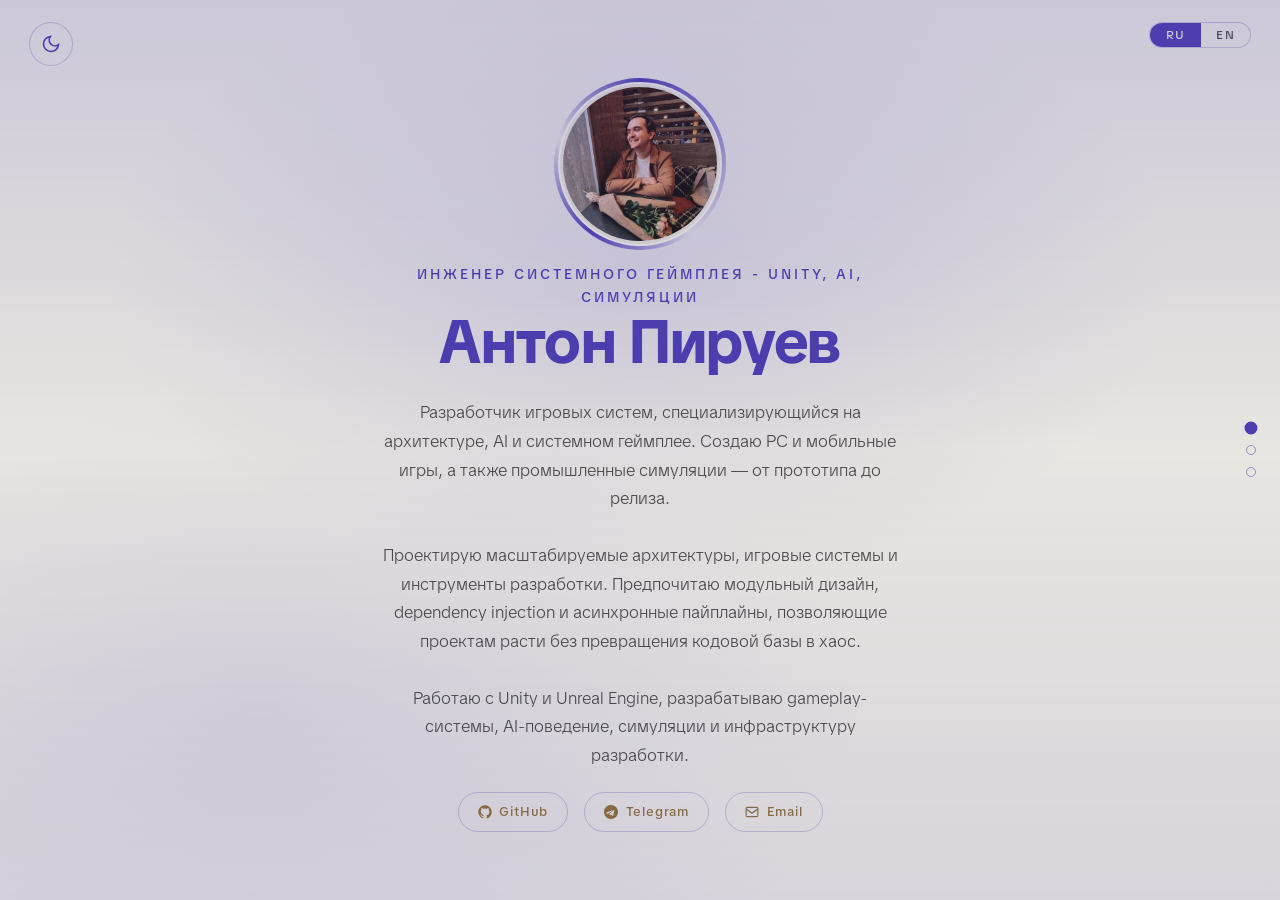
==== commit f6545fdb: "final fixes" ====
--- a/src/index.html
+++ b/src/index.html
@@ -74,34 +74,38 @@
       <!-- Hero: starts centred, slides right on transition -->
       <div class="stage-hero" id="stage-hero">
         <div class="hero">
-          <div class="avatar-wrap">
-            <img class="avatar" src="" alt=""
-                 onerror="this.style.display='none'; this.nextElementSibling.style.display='flex';" />
-            <div class="avatar-placeholder" style="display:none;">🧑‍💻</div>
-          </div>
-          <div class="hero-title-wrap">
-            <p class="tagline t" id="tagline"></p>
-            <h1><span id="first-name"></span> <span id="last-name"></span></h1>
+          <div class="hero-top" id="hero-top">
+            <div class="avatar-wrap">
+              <img class="avatar" src="" alt=""
+                   onerror="this.style.display='none'; this.nextElementSibling.style.display='flex';" />
+              <div class="avatar-placeholder" style="display:none;">🧑‍💻</div>
+            </div>
+            <div class="hero-title-wrap">
+              <p class="tagline t" id="tagline"></p>
+              <h1><span id="first-name"></span> <span id="last-name"></span></h1>
+            </div>
           </div>
           <p class="bio t hero-bio" id="bio"></p>
-          <nav class="links" aria-label="Social links">
-            <a class="link-pill" id="link-github" href="#" target="_blank" rel="noopener" aria-label="GitHub">
-              <svg width="14" height="14" viewBox="0 0 24 24" fill="currentColor" aria-hidden="true"><path d="M12 .5C5.65.5.5 5.65.5 12c0 5.1 3.3 9.4 7.9 10.9.58.1.79-.25.79-.56v-2c-3.2.7-3.88-1.54-3.88-1.54-.52-1.34-1.28-1.7-1.28-1.7-1.05-.72.08-.7.08-.7 1.16.08 1.77 1.2 1.77 1.2 1.03 1.76 2.7 1.25 3.36.96.1-.75.4-1.25.73-1.54-2.55-.29-5.23-1.28-5.23-5.68 0-1.25.45-2.28 1.18-3.08-.12-.29-.51-1.46.11-3.04 0 0 .96-.31 3.15 1.18a10.9 10.9 0 0 1 5.74 0C17.3 5.37 18.26 5.68 18.26 5.68c.62 1.58.23 2.75.11 3.04.74.8 1.18 1.83 1.18 3.08 0 4.41-2.69 5.38-5.25 5.67.41.35.78 1.05.78 2.12v3.15c0 .31.21.67.8.56C20.2 21.4 23.5 17.1 23.5 12 23.5 5.65 18.35.5 12 .5z"/></svg>
-              GitHub
-            </a>
-            <a class="link-pill" id="link-telegram" href="#" target="_blank" rel="noopener" aria-label="Telegram">
-              <svg width="14" height="14" viewBox="0 0 24 24" fill="currentColor" aria-hidden="true"><path d="M12 0C5.37 0 0 5.37 0 12s5.37 12 12 12 12-5.37 12-12S18.63 0 12 0zm5.89 8.26-2.04 9.6c-.15.67-.54.84-1.09.52l-3-2.21-1.45 1.4c-.16.16-.3.3-.61.3l.22-3.07 5.58-5.04c.24-.22-.05-.34-.38-.12L6.94 14.9l-2.96-.92c-.64-.2-.65-.64.14-.95l11.56-4.46c.53-.19 1 .13.81.89l.4.8z"/></svg>
-              Telegram
-            </a>
-            <a class="link-pill" id="link-email" href="#" aria-label="Email">
-              <svg width="14" height="14" viewBox="0 0 24 24" fill="none" stroke="currentColor" stroke-width="2" aria-hidden="true"><rect x="2" y="4" width="20" height="16" rx="2"/><path d="m2 7 10 7 10-7"/></svg>
-              Email
-            </a>
-            <a class="link-pill" id="link-linkedin" href="#" target="_blank" rel="noopener" aria-label="LinkedIn">
-              <svg width="14" height="14" viewBox="0 0 24 24" fill="currentColor" aria-hidden="true"><path d="M16 8a6 6 0 0 1 6 6v7h-4v-7a2 2 0 0 0-2-2 2 2 0 0 0-2 2v7h-4v-7a6 6 0 0 1 6-6zM2 9h4v12H2z"/><circle cx="4" cy="4" r="2"/></svg>
-              LinkedIn
-            </a>
-          </nav>
+          <div class="hero-bottom" id="hero-bottom">
+            <nav class="links" aria-label="Social links">
+              <a class="link-pill" id="link-github" href="#" target="_blank" rel="noopener" aria-label="GitHub">
+                <svg width="14" height="14" viewBox="0 0 24 24" fill="currentColor" aria-hidden="true"><path d="M12 .5C5.65.5.5 5.65.5 12c0 5.1 3.3 9.4 7.9 10.9.58.1.79-.25.79-.56v-2c-3.2.7-3.88-1.54-3.88-1.54-.52-1.34-1.28-1.7-1.28-1.7-1.05-.72.08-.7.08-.7 1.16.08 1.77 1.2 1.77 1.2 1.03 1.76 2.7 1.25 3.36.96.1-.75.4-1.25.73-1.54-2.55-.29-5.23-1.28-5.23-5.68 0-1.25.45-2.28 1.18-3.08-.12-.29-.51-1.46.11-3.04 0 0 .96-.31 3.15 1.18a10.9 10.9 0 0 1 5.74 0C17.3 5.37 18.26 5.68 18.26 5.68c.62 1.58.23 2.75.11 3.04.74.8 1.18 1.83 1.18 3.08 0 4.41-2.69 5.38-5.25 5.67.41.35.78 1.05.78 2.12v3.15c0 .31.21.67.8.56C20.2 21.4 23.5 17.1 23.5 12 23.5 5.65 18.35.5 12 .5z"/></svg>
+                GitHub
+              </a>
+              <a class="link-pill" id="link-telegram" href="#" target="_blank" rel="noopener" aria-label="Telegram">
+                <svg width="14" height="14" viewBox="0 0 24 24" fill="currentColor" aria-hidden="true"><path d="M12 0C5.37 0 0 5.37 0 12s5.37 12 12 12 12-5.37 12-12S18.63 0 12 0zm5.89 8.26-2.04 9.6c-.15.67-.54.84-1.09.52l-3-2.21-1.45 1.4c-.16.16-.3.3-.61.3l.22-3.07 5.58-5.04c.24-.22-.05-.34-.38-.12L6.94 14.9l-2.96-.92c-.64-.2-.65-.64.14-.95l11.56-4.46c.53-.19 1 .13.81.89l.4.8z"/></svg>
+                Telegram
+              </a>
+              <a class="link-pill" id="link-email" href="#" aria-label="Email">
+                <svg width="14" height="14" viewBox="0 0 24 24" fill="none" stroke="currentColor" stroke-width="2" aria-hidden="true"><rect x="2" y="4" width="20" height="16" rx="2"/><path d="m2 7 10 7 10-7"/></svg>
+                Email
+              </a>
+              <a class="link-pill" id="link-linkedin" href="#" target="_blank" rel="noopener" aria-label="LinkedIn">
+                <svg width="14" height="14" viewBox="0 0 24 24" fill="currentColor" aria-hidden="true"><path d="M16 8a6 6 0 0 1 6 6v7h-4v-7a2 2 0 0 0-2-2 2 2 0 0 0-2 2v7h-4v-7a6 6 0 0 1 6-6zM2 9h4v12H2z"/><circle cx="4" cy="4" r="2"/></svg>
+                LinkedIn
+              </a>
+            </nav>
+          </div>
         </div>
       </div>
 
--- a/src/css/layout.css
+++ b/src/css/layout.css
@@ -233,9 +233,24 @@
   gap: 1.4rem;
 }
 
-/* Bio — fades out when hero slides right */
+/* Top block: avatar + title */
+.hero-top {
+  display: flex;
+  flex-direction: column;
+  align-items: center;
+  gap: 1.2rem;
+  will-change: transform;
+}
+
+/* Bottom block: links */
+.hero-bottom {
+  will-change: transform;
+}
+
+/* Bio — sits between top and bottom, fades + collapses */
 .hero-bio {
-  will-change: opacity;
+  will-change: opacity, max-height, margin;
+  overflow: hidden;
 }
 
 /* ── Section 3: projects with internal scroll ── */
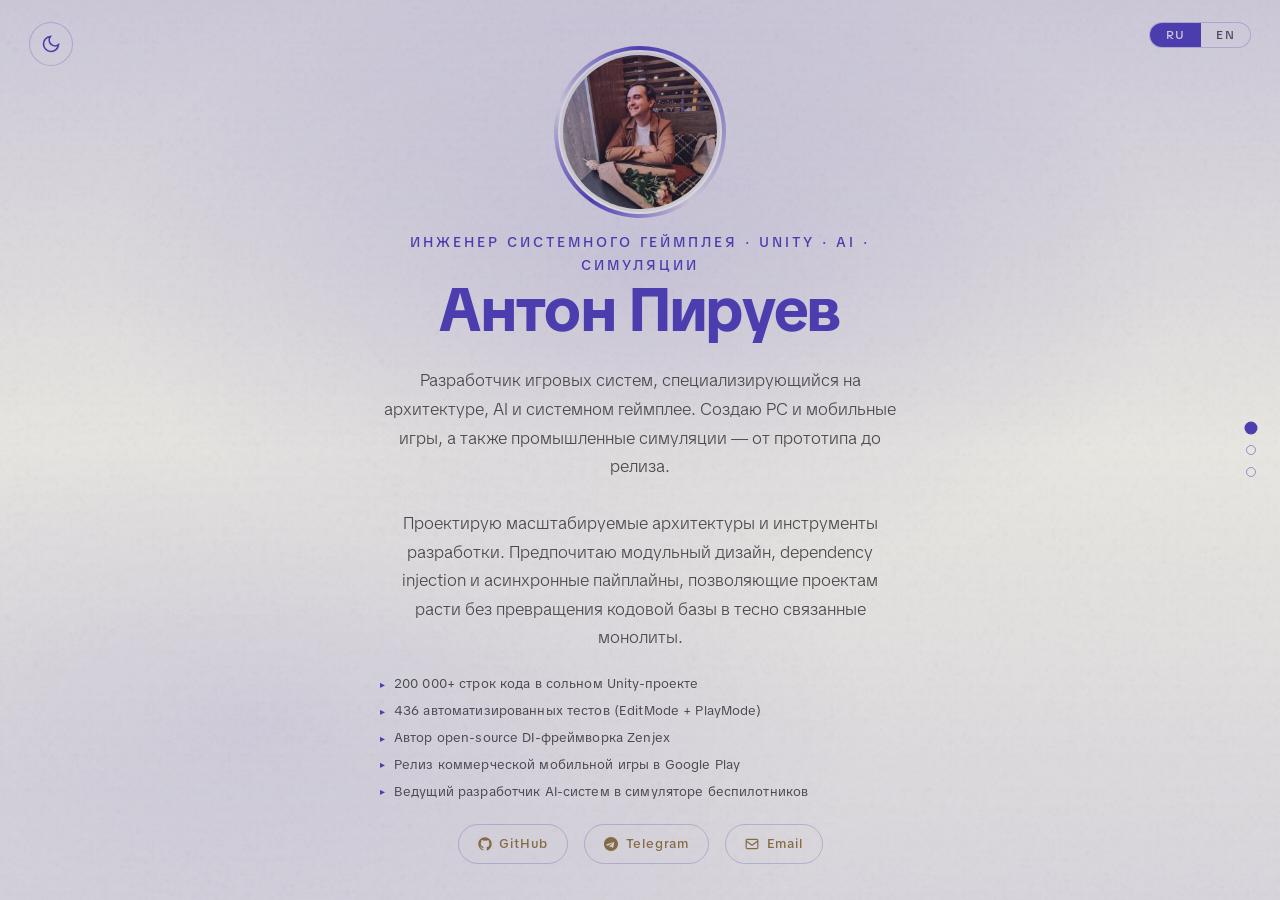
==== commit a0e2e212: "updated config" ====
--- a/src/index.html
+++ b/src/index.html
@@ -86,6 +86,7 @@
             </div>
           </div>
           <p class="bio t hero-bio" id="bio"></p>
+          <ul class="hero-highlights" id="hero-highlights" aria-label="Highlights"></ul>
           <div class="hero-bottom" id="hero-bottom">
             <nav class="links" aria-label="Social links">
               <a class="link-pill" id="link-github" href="#" target="_blank" rel="noopener" aria-label="GitHub">
--- a/src/css/variables.css
+++ b/src/css/variables.css
@@ -52,6 +52,15 @@
 
 html { scroll-behavior: smooth; }
 
+/* Hide native scrollbar on project page — custom one is used instead */
+html:has(body.page-project) {
+  scrollbar-width: none;
+  overflow-y: scroll; /* keep layout stable */
+}
+html:has(body.page-project)::-webkit-scrollbar {
+  display: none;
+}
+
 body {
   background-color:       var(--bg);
   background-image:       var(--noise-svg); /* generated by config-loader.js */
@@ -63,7 +72,7 @@
   overflow-x:   hidden;
 }
 
-/* Gradient overlay */
+/* Gradient overlay — above all snap sections */
 body::before {
   content: '';
   position: fixed;
@@ -75,7 +84,7 @@
     var(--gradient-bottom) 100%
   );
   pointer-events: none;
-  z-index: 9999;
+  z-index: 10000;
 }
 
 /* Noise texture — merged into body rule above */
--- a/src/css/layout.css
+++ b/src/css/layout.css
@@ -120,6 +120,14 @@
   overflow: hidden;
 }
 
+/* Project detail page — normal scroll, no snap */
+body.page-project {
+  overflow-y: auto;
+  overflow-x: hidden;
+  scrollbar-width: none; /* hide native, use custom */
+}
+body.page-project::-webkit-scrollbar { display: none; }
+
 /* Stage container — holds hero/skills sections */
 .snap-container {
   position: fixed;
@@ -129,7 +137,9 @@
   height: 100%;
   z-index: 10;
   overflow: hidden;
-  background: var(--bg);
+  background-color: var(--bg);
+  background-image: var(--noise-svg);
+  background-attachment: fixed;
   will-change: transform;
 }
 
@@ -140,13 +150,14 @@
   left: 0;
   width: 100%;
   height: 100%;
-  z-index: 9;           /* below stage initially */
-  background: var(--bg);
+  z-index: 9;
+  background-color: var(--bg);
+  background-image: var(--noise-svg);
+  background-attachment: fixed;
   display: flex;
   align-items: stretch;
   justify-content: flex-start;
   overflow: hidden;
-  /* starts off-screen below */
   transform: translateY(100%);
   will-change: transform;
 }
@@ -156,7 +167,7 @@
   z-index: 11;
 }
 
-/* snap-stage — fills its container */
+/* snap-stage — fills its container, transparent so container bg/noise shows */
 #snap-stage {
   position: absolute;
   inset: 0;
@@ -164,7 +175,7 @@
   display: flex;
   align-items: center;
   justify-content: center;
-  background: var(--bg);
+  background: transparent;
   will-change: transform;
 }
 
@@ -273,13 +284,15 @@
 .custom-scrollbar {
   position: absolute;
   left: 0;
-  top: 0;
-  bottom: 0;
+  /* top/bottom set by JS to align with content area */
+  top: var(--sb-top, 0px);
+  bottom: var(--sb-bottom, 0px);
   width: 6px;
   background: color-mix(in srgb, var(--accent) 10%, transparent);
   border-right: 1px solid var(--border);
   z-index: 5;
   cursor: pointer;
+  border-radius: 0 3px 3px 0;
 }
 
 .custom-scrollbar__thumb {
@@ -379,6 +392,12 @@
     opacity: 1 !important;
   }
 
+  .hero-highlights {
+    opacity: 1 !important;
+    max-height: none !important;
+    margin: 0 !important;
+  }
+
   #snap-projects {
     position: static;
     height: auto;
@@ -422,6 +441,39 @@
   position: relative;
   z-index: 1;
   animation: fadeUp 1.1s cubic-bezier(0.22, 1, 0.36, 1) both;
+}
+
+/* ── Highlights list ── */
+.hero-highlights {
+  list-style: none;
+  margin: 0;
+  padding: 0;
+  display: flex;
+  flex-direction: column;
+  gap: 0.45rem;
+  text-align: left;
+  width: 100%;
+  will-change: opacity, max-height;
+  overflow: hidden;
+}
+
+.hero-highlights li {
+  display: flex;
+  align-items: baseline;
+  gap: 0.55rem;
+  font-size: 0.82rem;
+  font-weight: 400;
+  color: var(--muted);
+  line-height: 1.5;
+  letter-spacing: 0.01em;
+}
+
+.hl-bullet {
+  color: var(--accent);
+  font-size: 0.65rem;
+  flex-shrink: 0;
+  position: relative;
+  top: -0.05em;
 }
 
 /* ── Section nav dots (right side) ── */
--- a/src/css/projects.css
+++ b/src/css/projects.css
@@ -115,7 +115,18 @@
   font-size: 1.1rem;
   font-weight: 700;
   color: var(--text);
-  margin-bottom: 0.35rem;
+  margin-bottom: 0.2rem;
+}
+
+/* Role badge — sits between title and description */
+.project-role {
+  font-size: 0.72rem !important;
+  font-weight: 500;
+  letter-spacing: 0.07em;
+  text-transform: uppercase;
+  color: var(--accent) !important;
+  margin-bottom: 0.4rem !important;
+  opacity: 0.85;
 }
 
 .project-info p {
